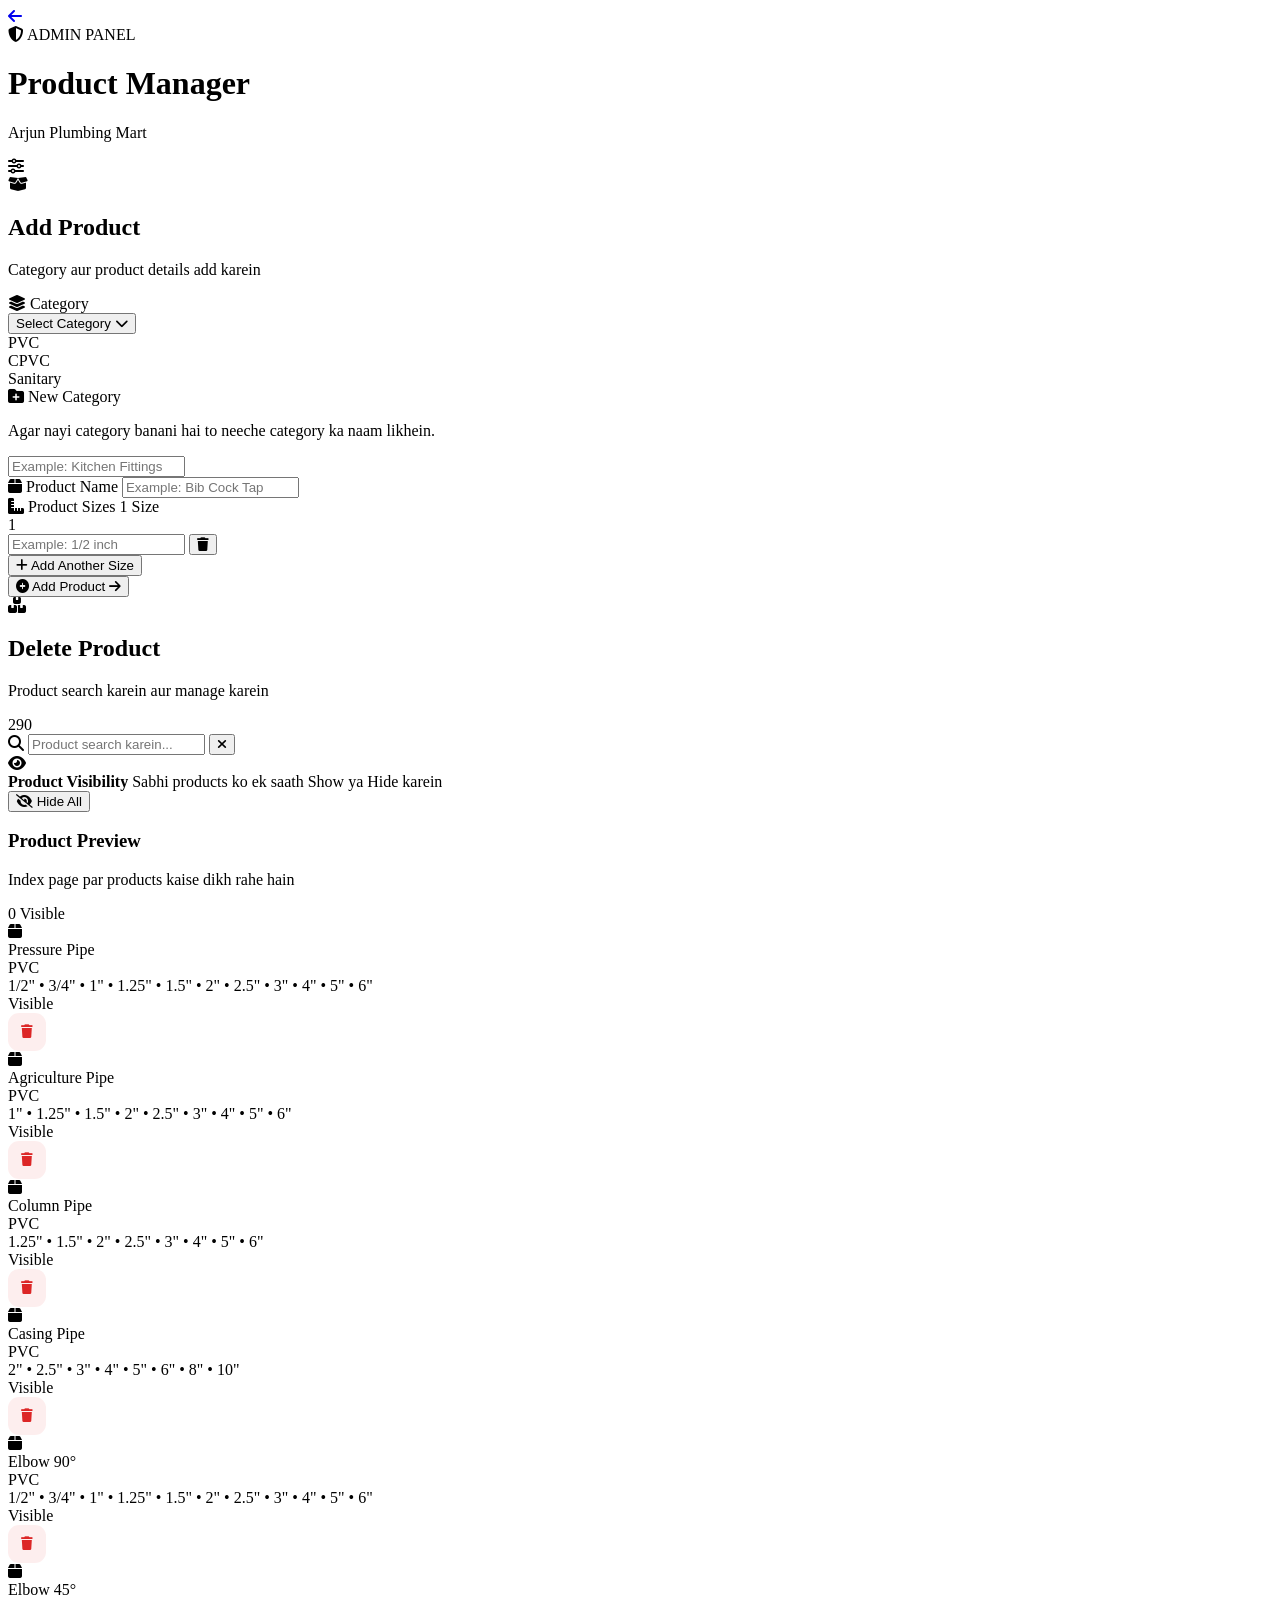
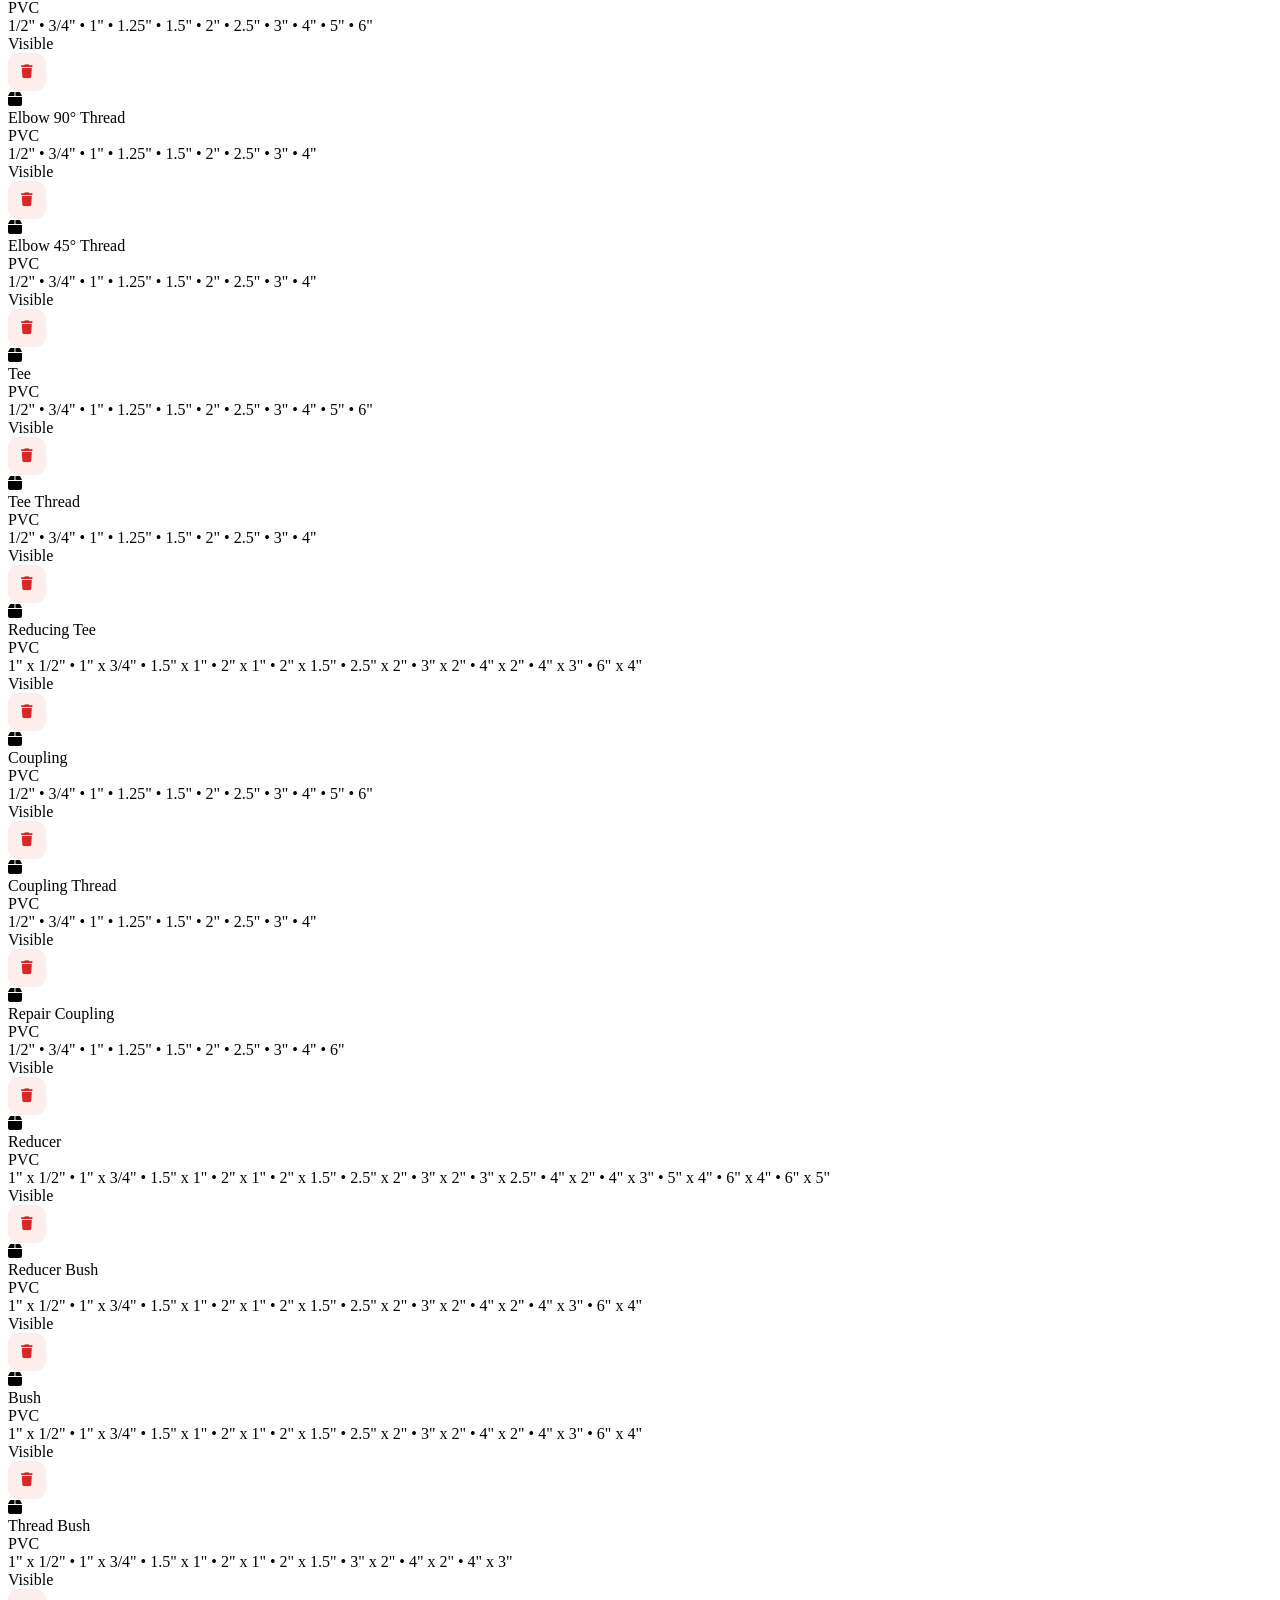
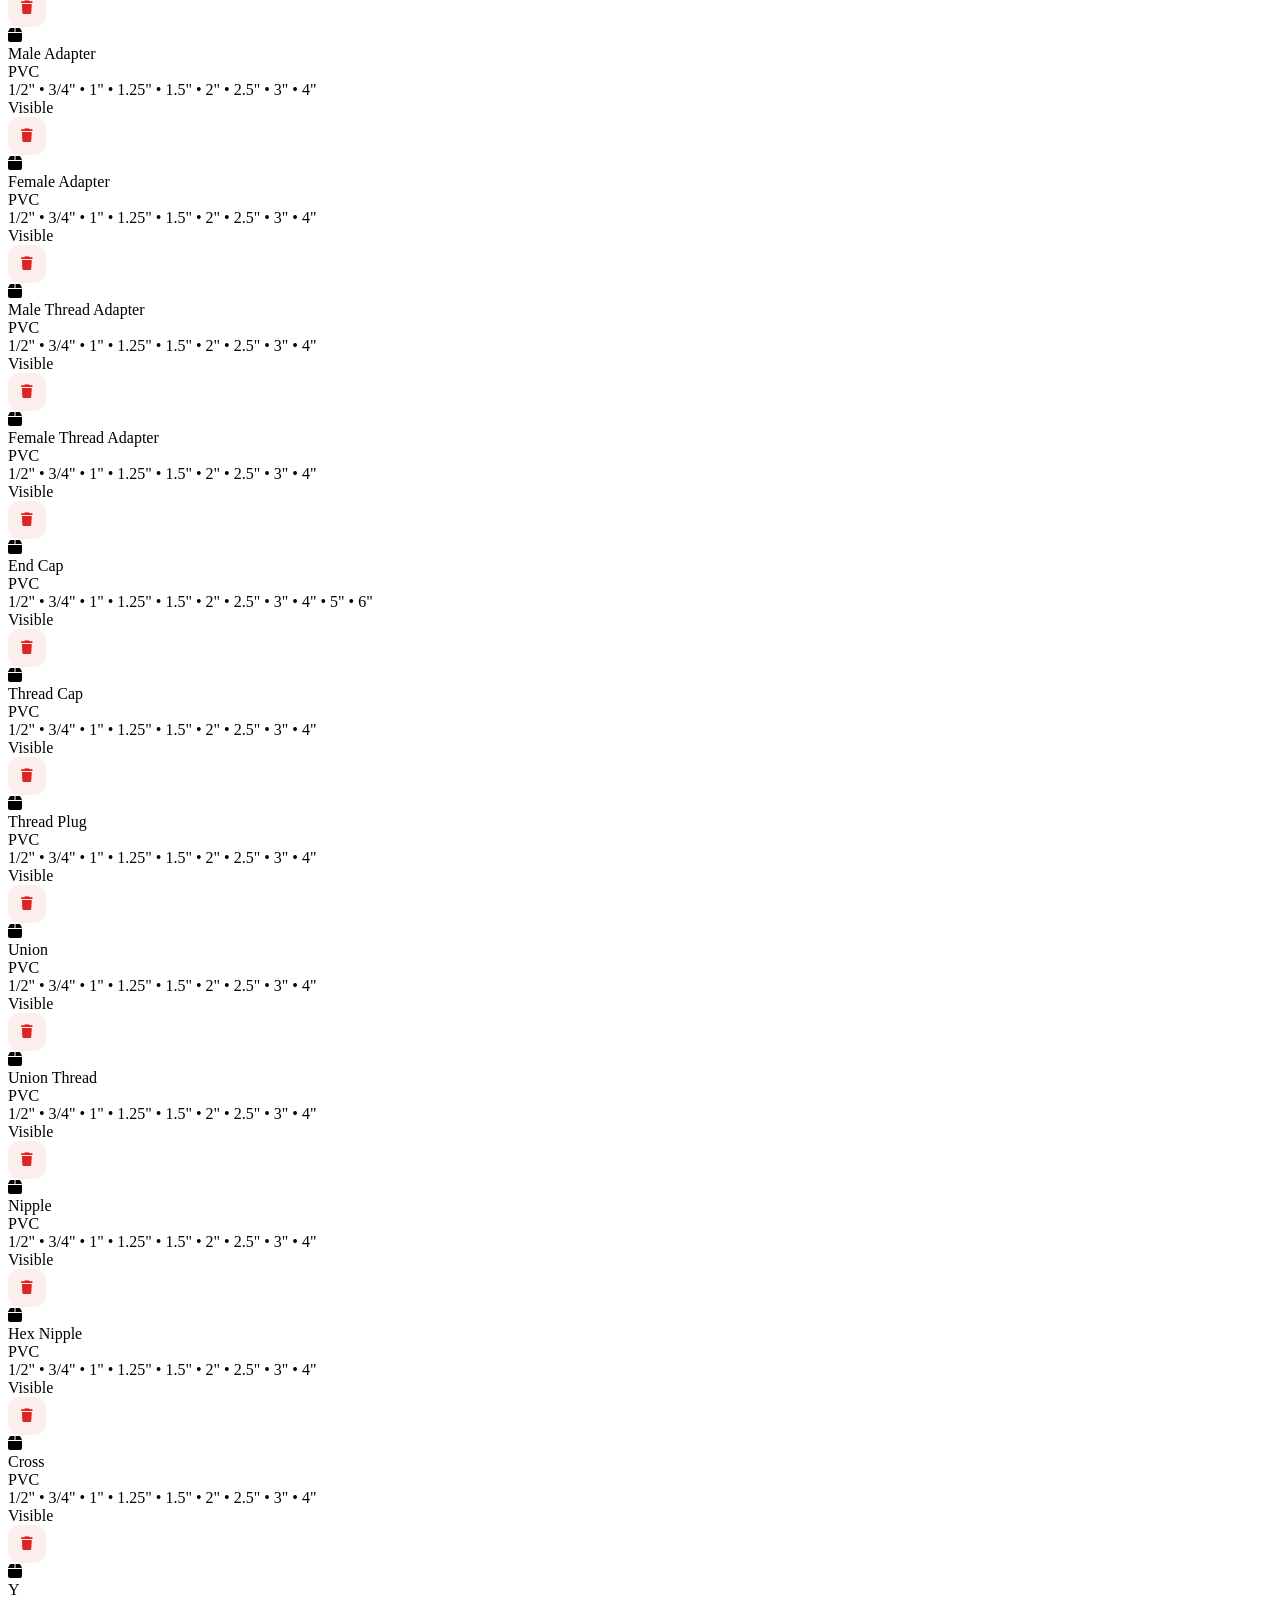
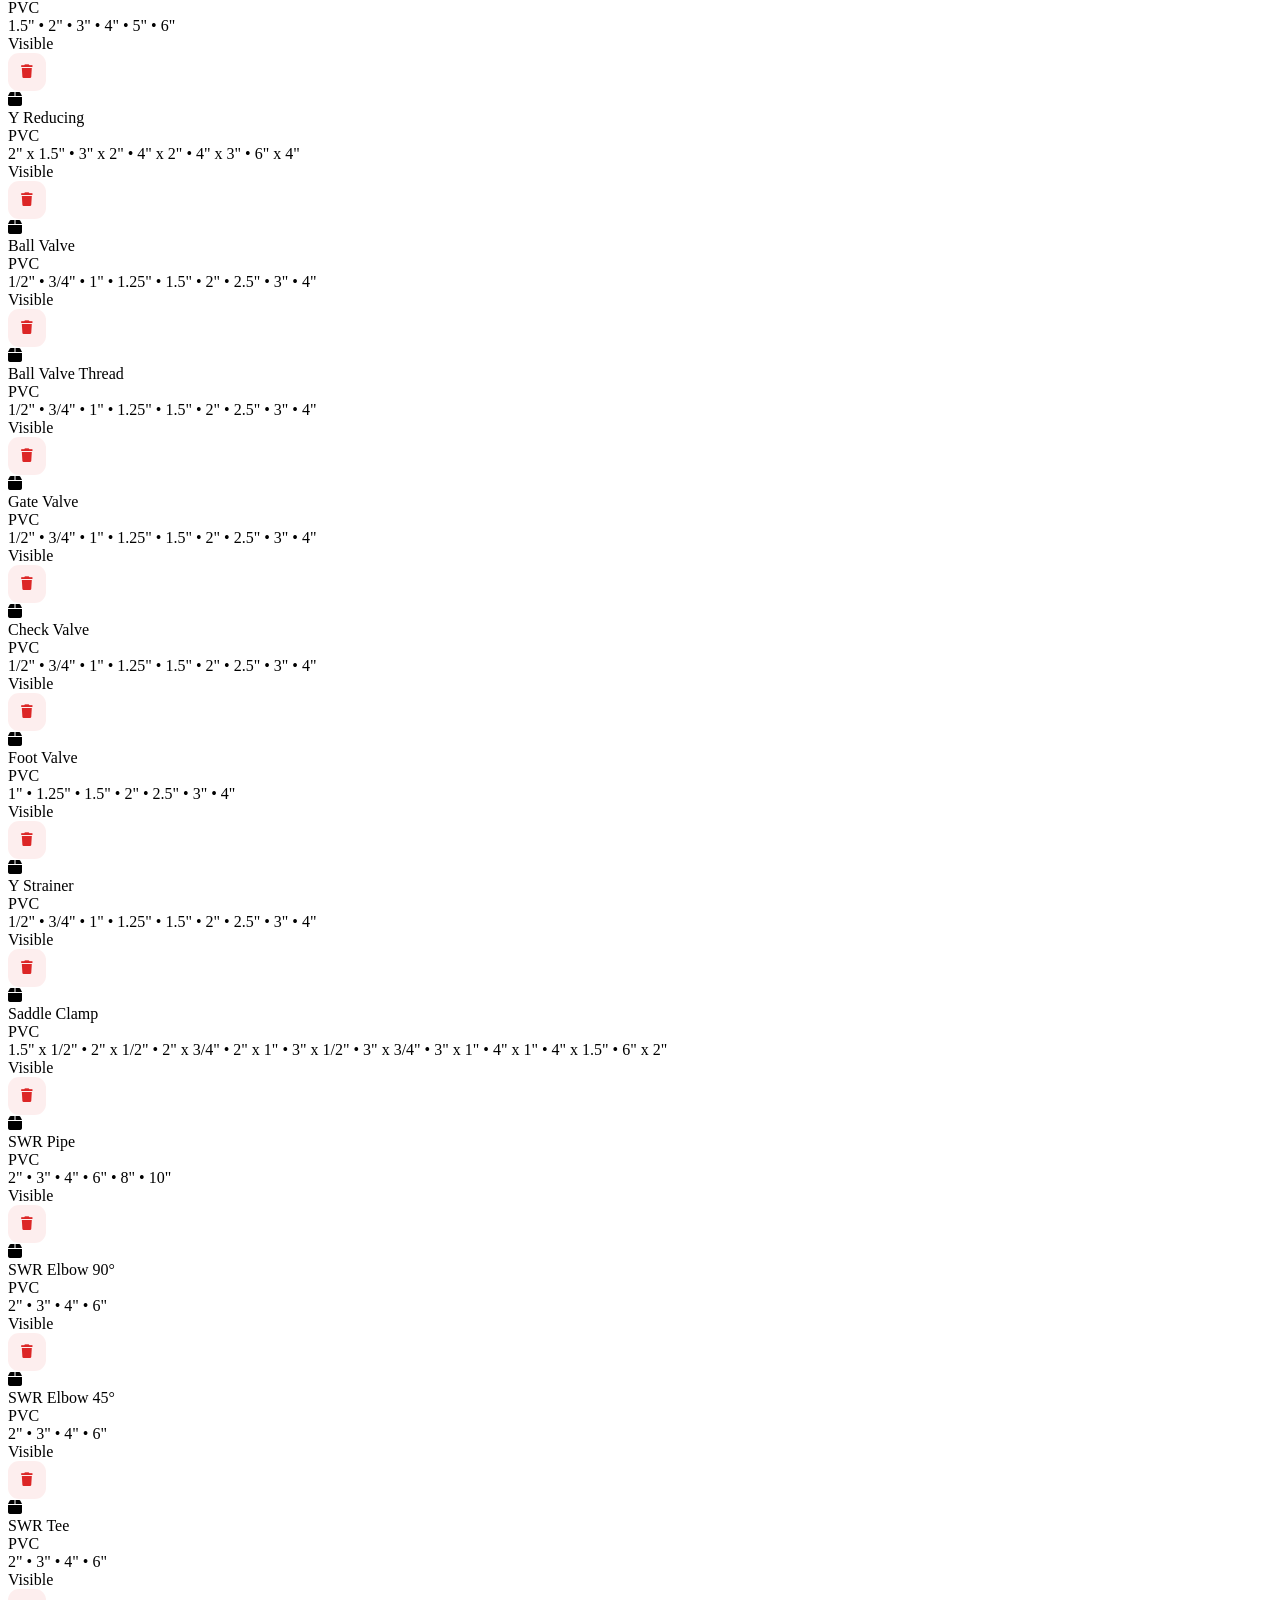
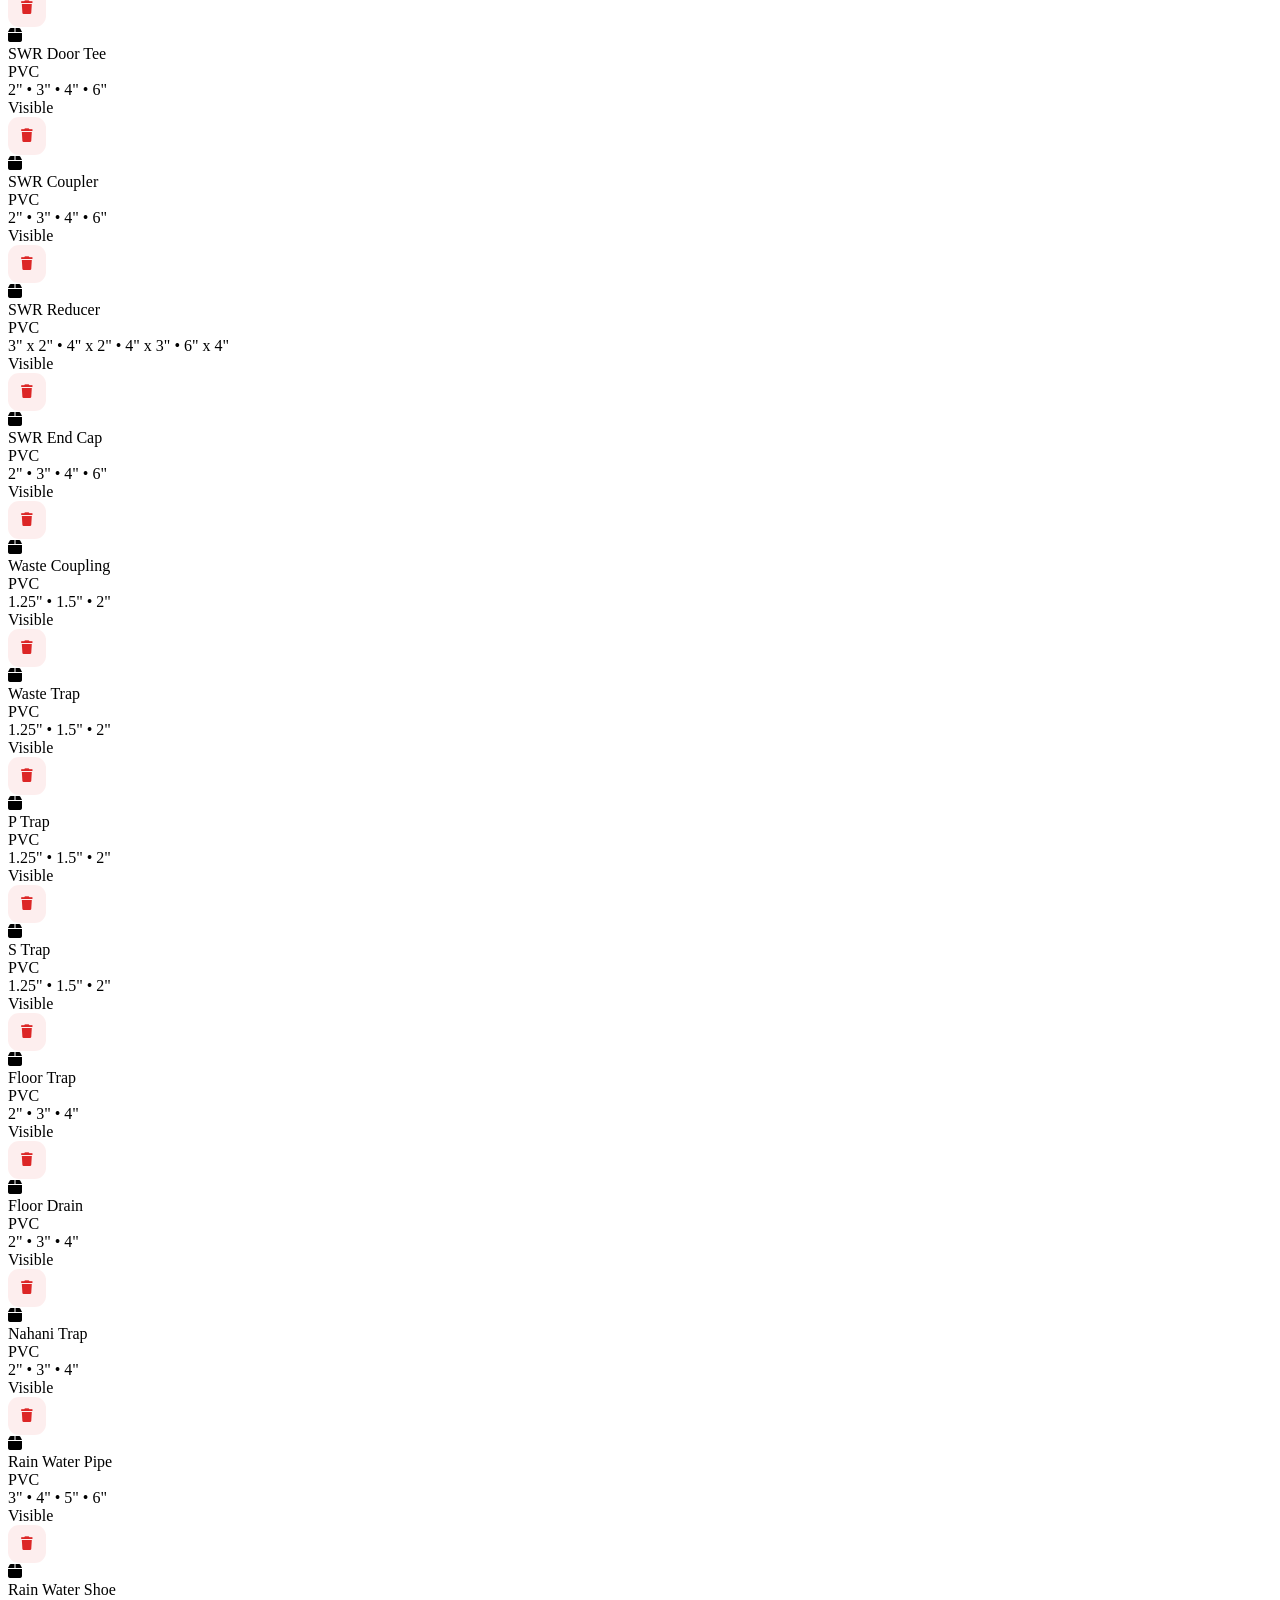
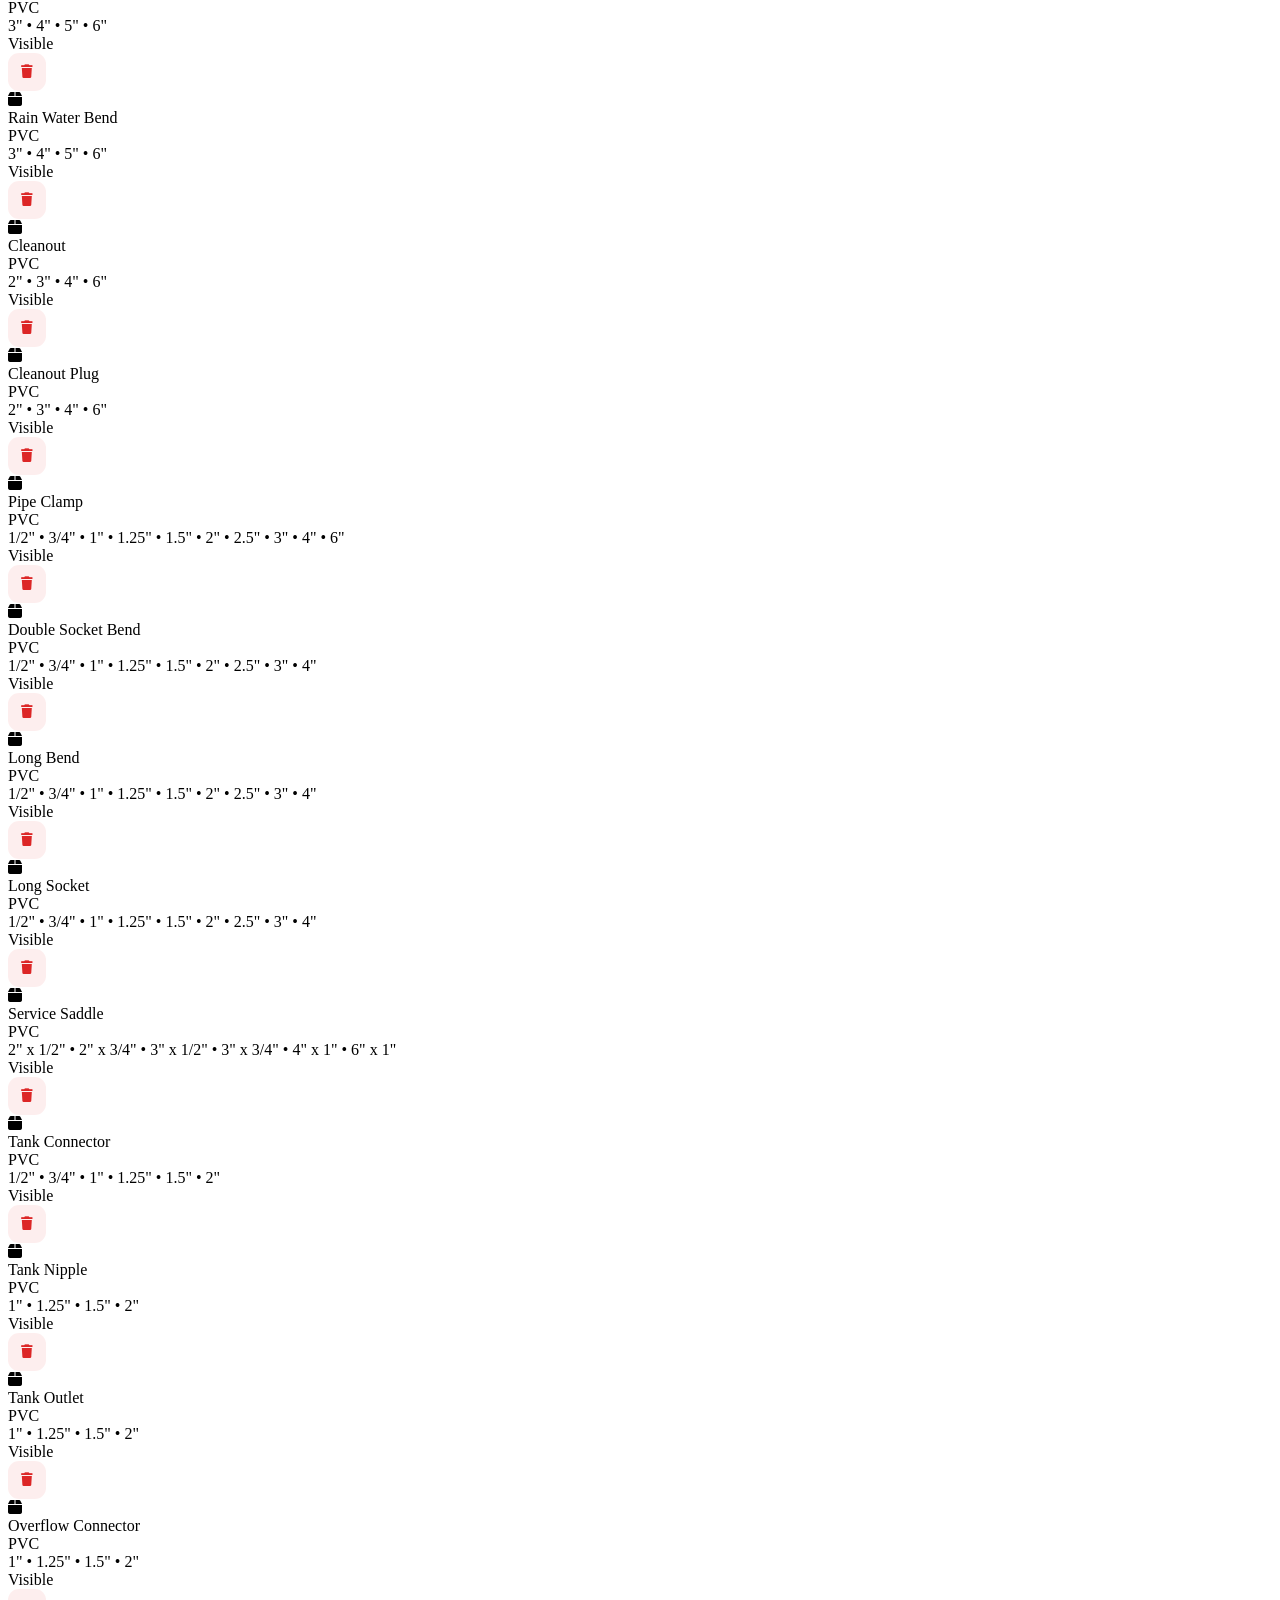
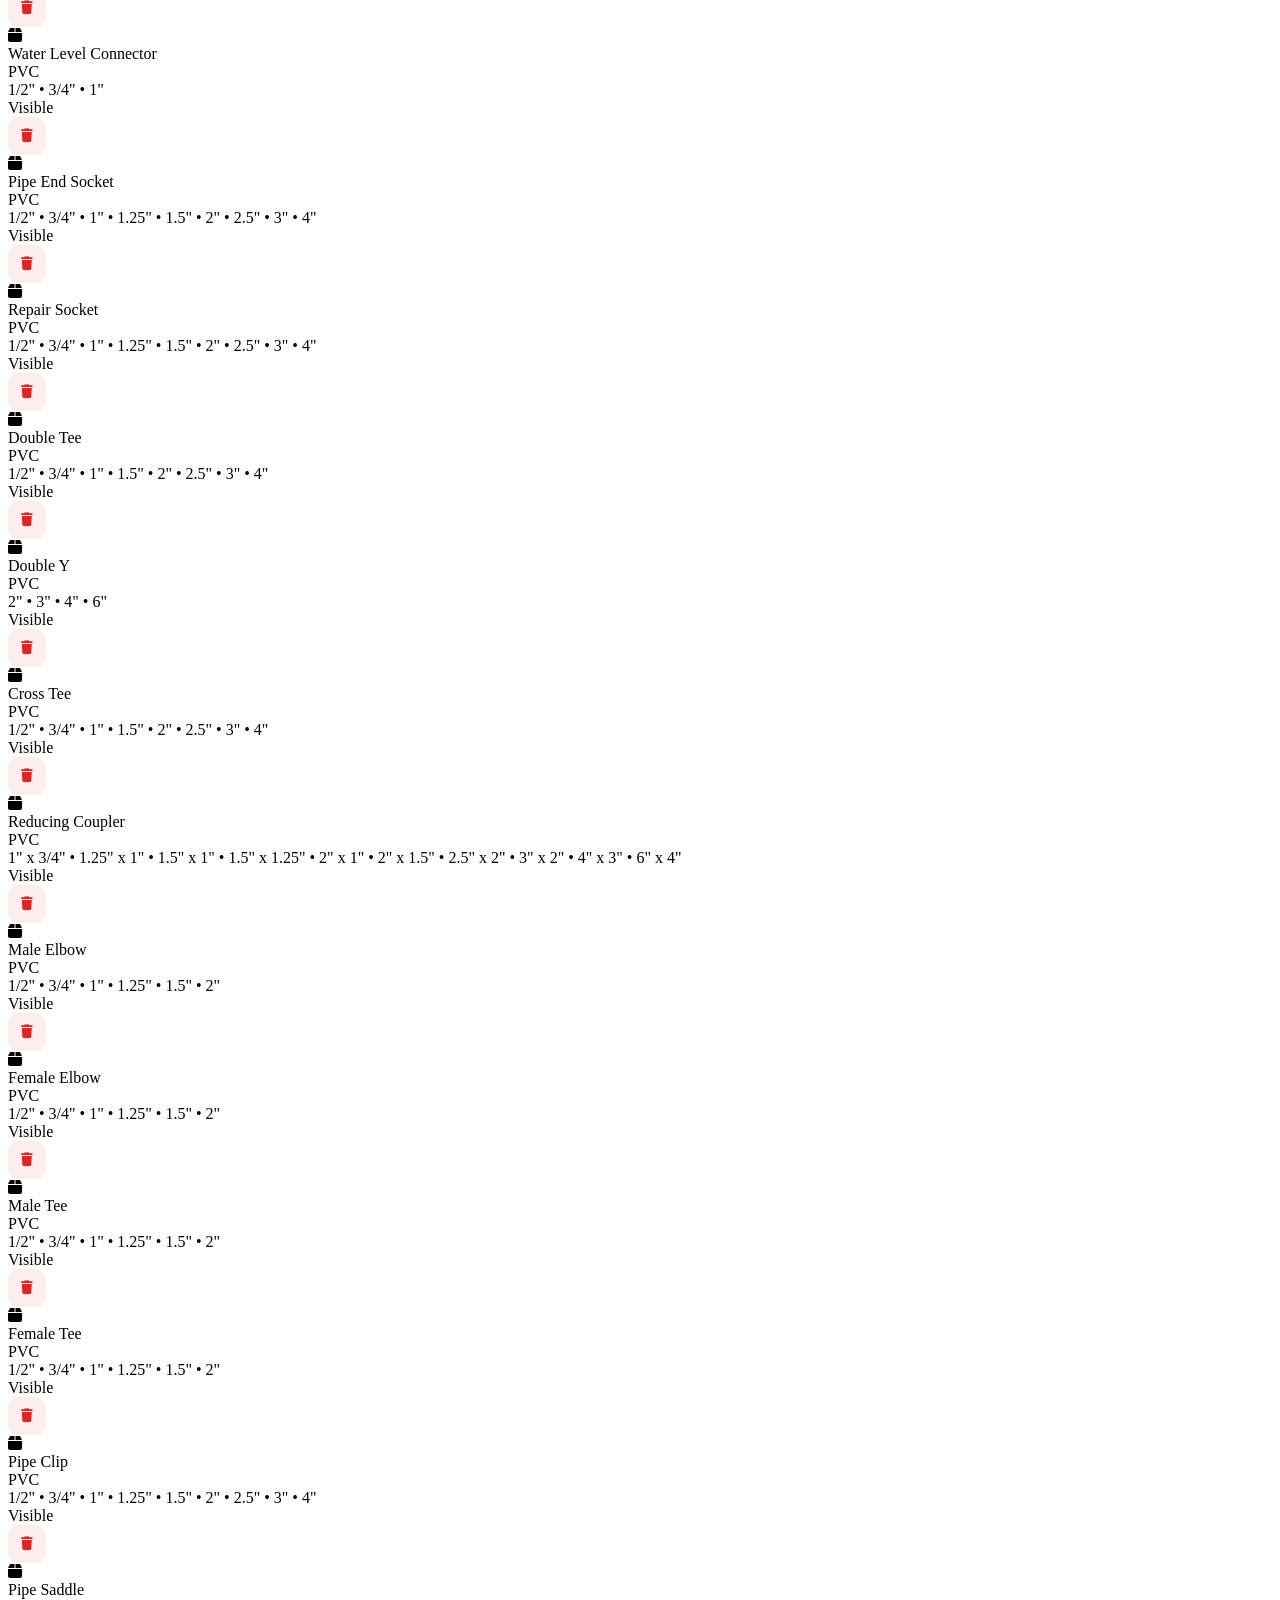
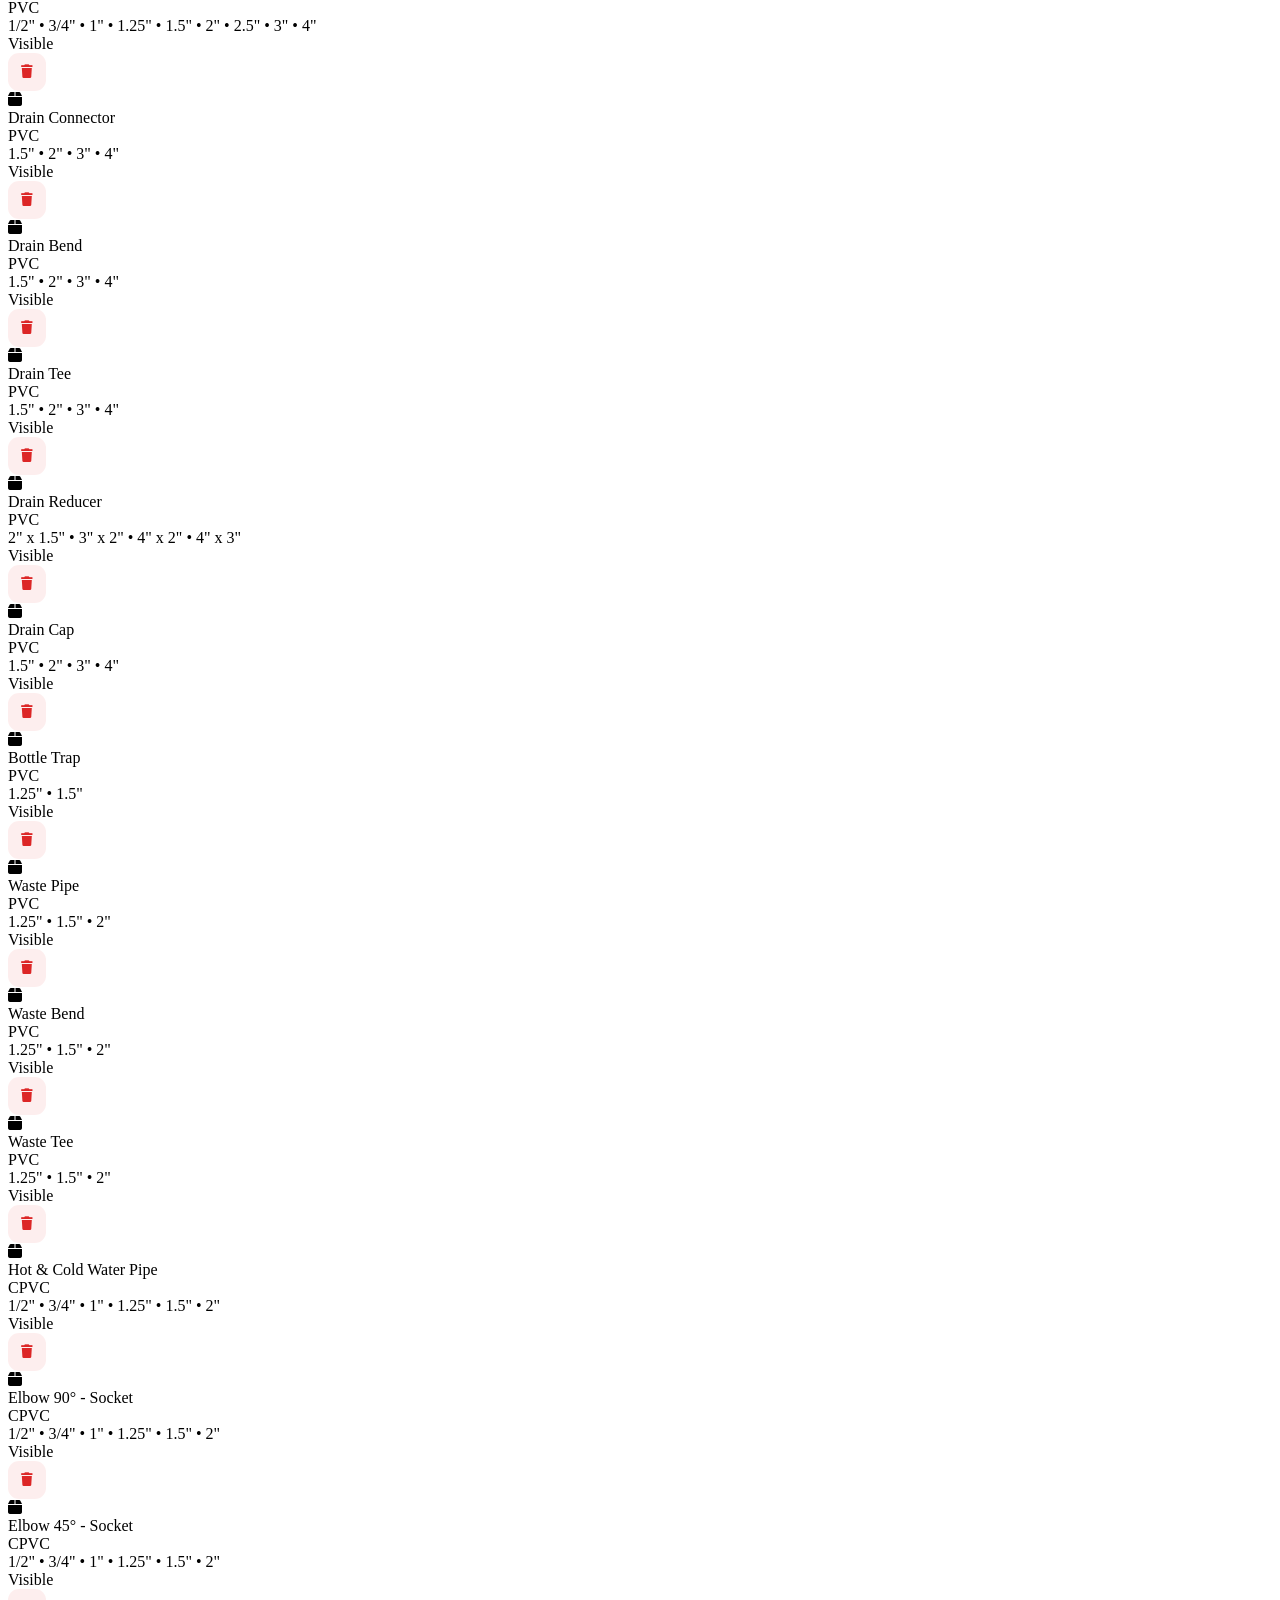
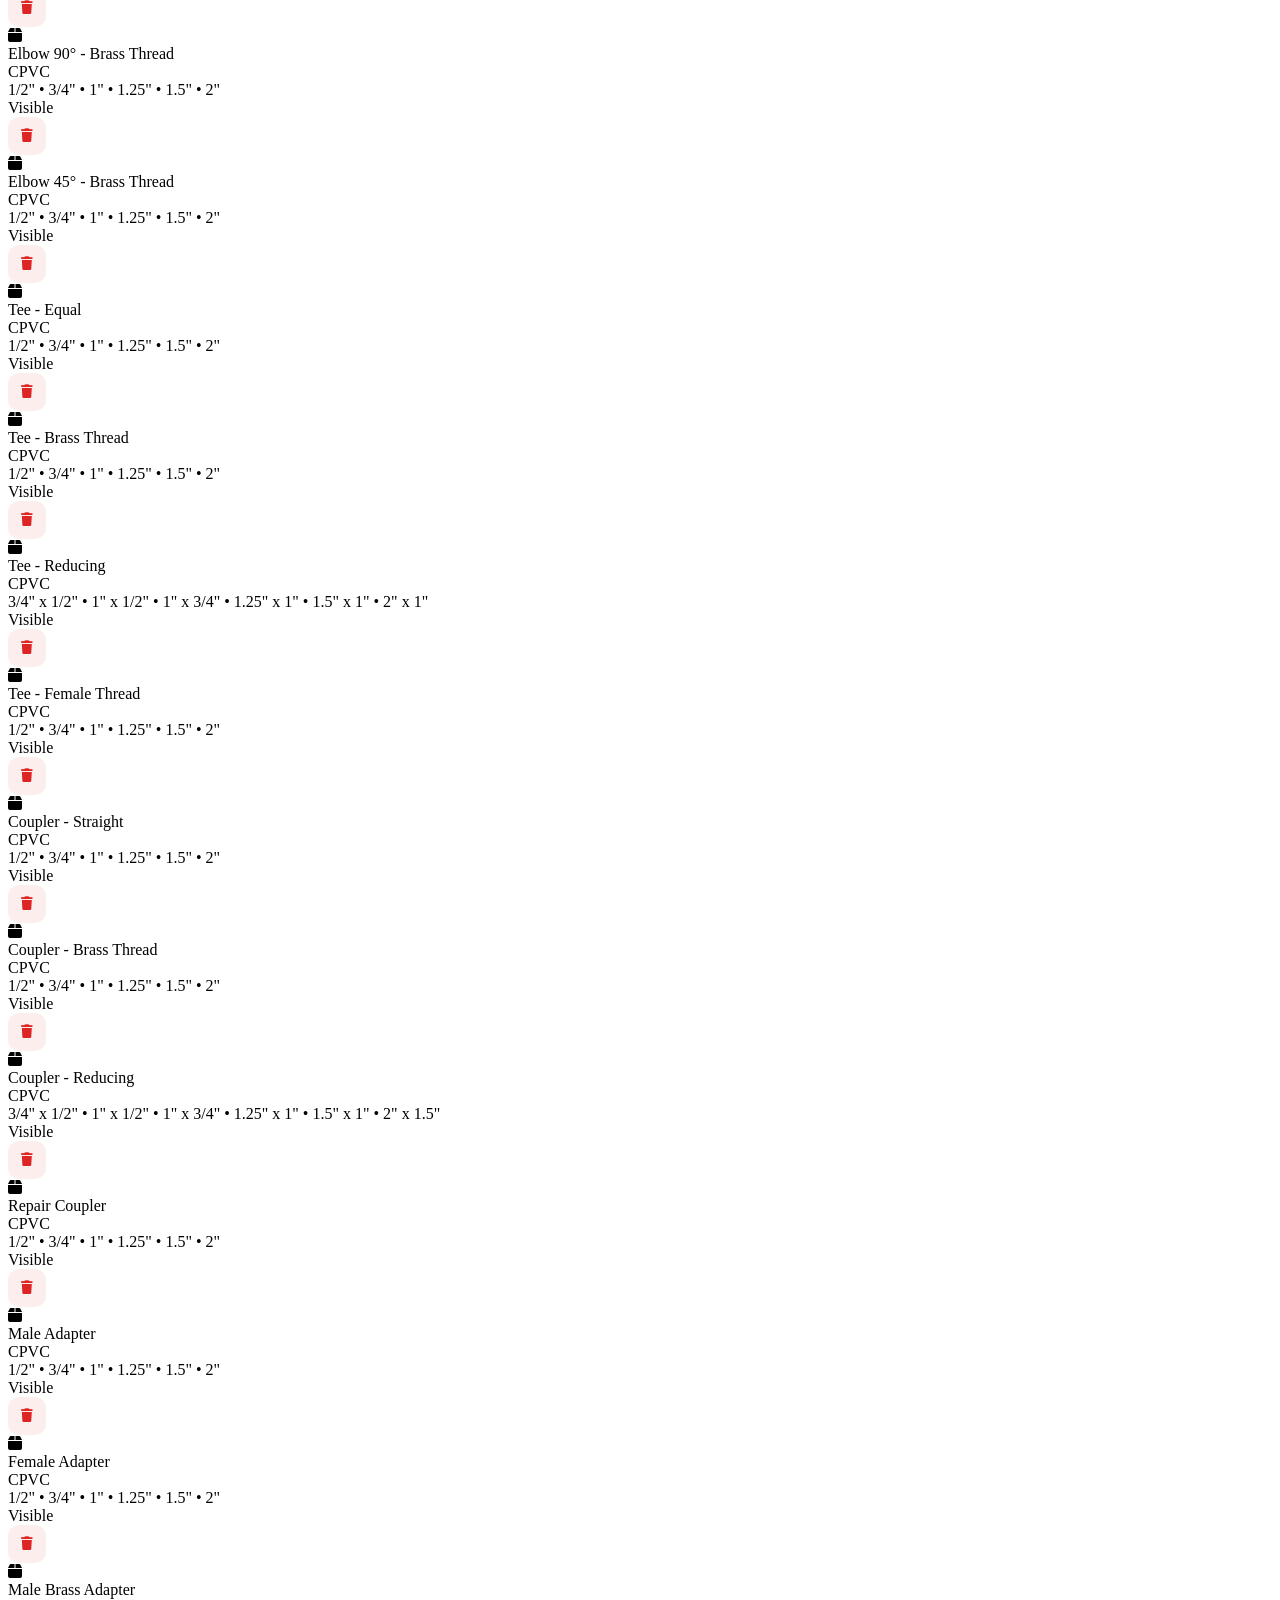
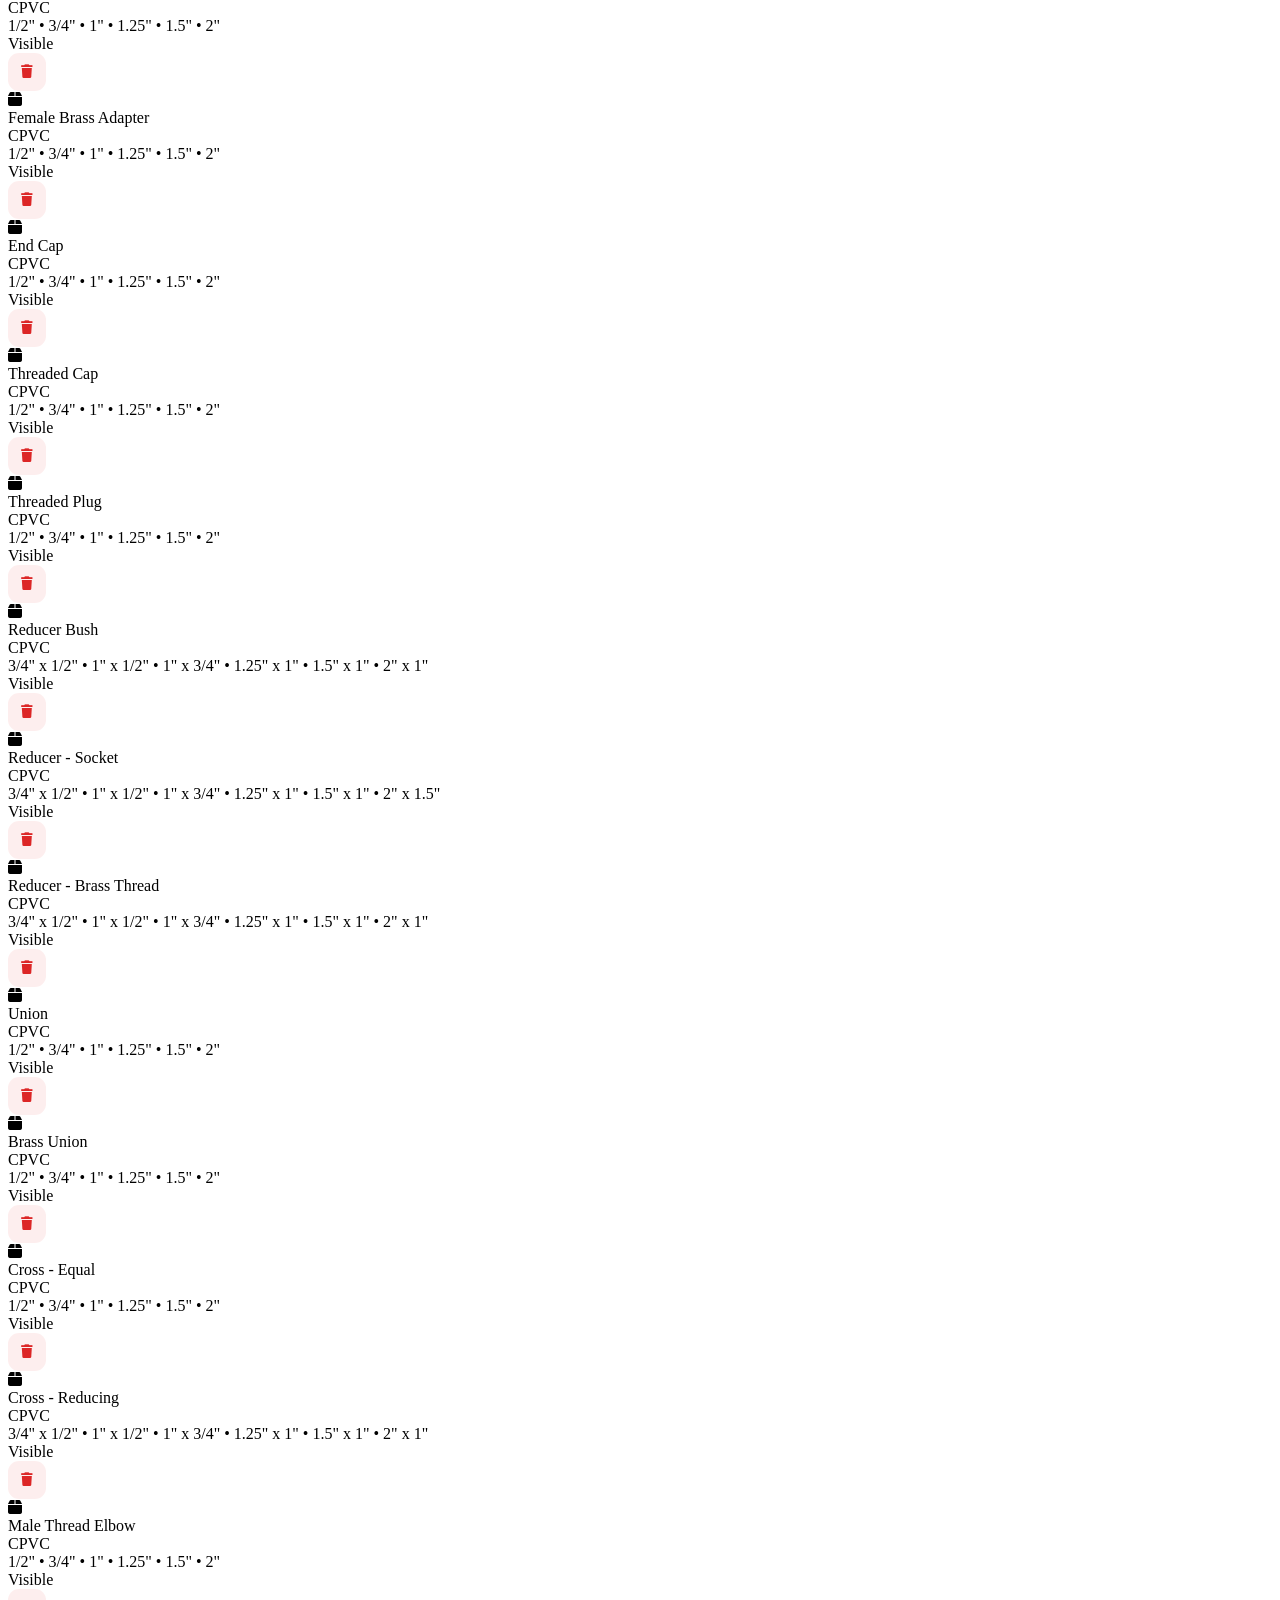
==== Admin.html @ e5615030 "Add files via upload" ====
<!DOCTYPE html>
<html lang="hi">

<head>

  <meta charset="UTF-8">

  <meta
    name="viewport"
    content="width=device-width, initial-scale=1.0"
  >

  <title>Admin Panel - Arjun Plumbing Mart</title>

  <!-- ADMIN CSS -->
  <link
    rel="stylesheet"
    href="admin.css"
  >

  <!-- GOOGLE FONT -->
  <link
    href="https://fonts.googleapis.com/css2?family=Poppins:wght@400;500;600;700;800&display=swap"
    rel="stylesheet"
  >

  <!-- FONT AWESOME -->
  <link
    rel="stylesheet"
    href="https://cdnjs.cloudflare.com/ajax/libs/font-awesome/6.6.0/css/all.min.css"
  >

</head>


<body>


<!-- =====================================================
     BACKGROUND EFFECT
===================================================== -->

<div class="bg-shape shape-one"></div>
<div class="bg-shape shape-two"></div>



<!-- =====================================================
     MAIN ADMIN CONTAINER
===================================================== -->

<div class="admin-container">


  <!-- ===================================================
       HEADER
  ==================================================== -->

  <header class="admin-header">


    <!-- BACK BUTTON -->

    <a
      href="index.html"
      class="back-btn"
      aria-label="Back to Home"
    >

      <i class="fas fa-arrow-left"></i>

    </a>



    <!-- HEADER CONTENT -->

    <div class="header-content">

      <span class="header-badge">

        <i class="fas fa-shield-halved"></i>

        ADMIN PANEL

      </span>


      <h1>
        Product Manager
      </h1>


      <p data-shop-name>
        Arjun Plumbing Mart
      </p>

    </div>



    <!-- HEADER ICON -->

    <div class="header-icon">

      <i class="fas fa-sliders"></i>

    </div>


  </header>





  <!-- ===================================================
       PART 1
       ADD PRODUCT
  ==================================================== -->

  <section class="admin-card add-card">


    <!-- CARD HEADING -->

    <div class="card-heading">

      <div class="heading-icon">

        <i class="fas fa-box-open"></i>

      </div>


      <div>

        <h2>
          Add Product
        </h2>

        <p>
          Category aur product details add karein
        </p>

      </div>

    </div>



    <!-- =================================================
         ADD PRODUCT FORM
    ================================================== -->

    <form id="addProductForm">


      <!-- ===============================================
           1. CATEGORY
      ================================================ -->

      <div class="form-group">


        <label>

          <i class="fas fa-layer-group"></i>

          Category

        </label>



        <!-- CUSTOM CATEGORY SELECT -->

        <div
          class="custom-select"
          id="categorySelect"
        >


          <button
            type="button"
            class="select-btn"
            id="categorySelectBtn"
          >

            <span id="selectedCategory">
              Select Category
            </span>

            <i class="fas fa-chevron-down"></i>

          </button>



          <!-- CATEGORY OPTIONS
               JS yahan categories dalega -->

          <div
            class="select-options"
            id="categoryOptions"
          >

            <!--
              Example:

              <div class="select-option">
                PVC
              </div>

              <div class="select-option">
                CPVC
              </div>

              <div class="select-option">
                Sanitary
              </div>
            -->

          </div>


        </div>


      </div>





      <!-- ===============================================
           2. NEW CATEGORY
      ================================================ -->

      <div class="new-category-box">


        <div class="new-category-title">

          <i class="fas fa-folder-plus"></i>

          New Category

        </div>


        <p>
          Agar nayi category banani hai to
          neeche category ka naam likhein.
        </p>


        <input
          type="text"
          id="newCategoryName"
          placeholder="Example: Kitchen Fittings"
          autocomplete="off"
        >


      </div>





      <!-- ===============================================
           3. PRODUCT NAME
      ================================================ -->

      <div class="form-group">


        <label>

          <i class="fas fa-box"></i>

          Product Name

        </label>


        <input
          type="text"
          id="productName"
          placeholder="Example: Bib Cock Tap"
          autocomplete="off"
          required
        >


      </div>





      <!-- ===============================================
           4. PRODUCT SIZES
      ================================================ -->

      <div class="form-group">


        <div class="label-row">


          <label>

            <i class="fas fa-ruler-combined"></i>

            Product Sizes

          </label>


          <span
            class="size-count"
            id="sizeCount"
          >
            1 Size
          </span>


        </div>



        <!-- SIZE CONTAINER -->

        <div id="sizeContainer">


          <!-- FIRST SIZE -->

          <div class="size-row">


            <div class="size-number">
              1
            </div>


            <input
              type="text"
              class="size-input"
              placeholder="Example: 1/2 inch"
              autocomplete="off"
            >


            <button
              type="button"
              class="remove-size"
              title="Remove Size"
            >

              <i class="fas fa-trash"></i>

            </button>


          </div>


        </div>



        <!-- ADD SIZE -->

        <button
          type="button"
          id="addSizeBtn"
          class="add-size-btn"
        >

          <i class="fas fa-plus"></i>

          Add Another Size

        </button>


      </div>





      <!-- ===============================================
           ADD PRODUCT BUTTON
      ================================================ -->

      <button
        type="submit"
        class="submit-btn"
      >

        <span>

          <i class="fas fa-plus-circle"></i>

          Add Product

        </span>


        <i class="fas fa-arrow-right"></i>

      </button>


    </form>


  </section>





  <!-- ===================================================
       PART 2
       DELETE / MANAGE PRODUCTS
  ==================================================== -->

  <section class="admin-card product-card">


    <!-- CARD HEADING -->

    <div class="card-heading">


      <div class="heading-icon">

        <i class="fas fa-boxes-stacked"></i>

      </div>


      <div>

        <h2>
          Delete Product
        </h2>

        <p>
          Product search karein aur manage karein
        </p>

      </div>


      <!-- PRODUCT COUNT -->

      <div
        class="product-count"
        id="productCount"
      >
        0
      </div>


    </div>





    <!-- ===============================================
         PRODUCT SEARCH
    ================================================ -->

    <div class="search-box">


      <i class="fas fa-search"></i>


      <input
        type="text"
        id="deleteSearch"
        placeholder="Product search karein..."
        autocomplete="off"
      >


      <button
        type="button"
        id="clearSearch"
        class="clear-search"
        aria-label="Clear Search"
      >

        <i class="fas fa-times"></i>

      </button>


    </div>





    <!-- ===============================================
         GLOBAL SHOW / HIDE
    ================================================ -->

    <div class="product-visibility-control">


      <div class="visibility-info">

        <div class="visibility-icon">

          <i class="fas fa-eye"></i>

        </div>


        <div>

          <strong>
            Product Visibility
          </strong>

          <span>
            Sabhi products ko ek saath Show ya Hide karein
          </span>

        </div>

      </div>



      <!--
        JS is button ka text
        SHOW ALL / HIDE ALL
        ke according change karega
      -->

      <button
        type="button"
        id="toggleAllProducts"
        class="toggle-all-btn"
      >

        <i class="fas fa-eye"></i>

        Hide All

      </button>


    </div>





    <!-- ===============================================
         PRODUCT PREVIEW TITLE
    ================================================ -->

    <div class="preview-heading">


      <div>

        <h3>
          Product Preview
        </h3>

        <p>
          Index page par products kaise dikh rahe hain
        </p>

      </div>


      <span
        id="visibleProductCount"
        class="visible-count"
      >
        0 Visible
      </span>


    </div>





    <!-- ===============================================
         PRODUCT PREVIEW
    ================================================ -->

    <div
      id="deletePreview"
      class="delete-preview"
    >

      <!--
        JavaScript yahan index ke
        products render karega.

        Example structure:

        <div class="admin-product-item">

          Product Name
          Category
          Sizes

        </div>
      -->

    </div>


  </section>


<!-- ===================================================
     PART 3
     DELETE CATEGORY
==================================================== -->

<section class="admin-card category-delete-card">

  <!-- CARD HEADING -->

  <div class="card-heading">

    <div class="heading-icon category-delete-icon">

      <i class="fas fa-folder-minus"></i>

    </div>

    <div>

      <h2>
        Delete Category
      </h2>

      <p>
        Category delete karein aur uske products bhi remove karein
      </p>

    </div>

    <!-- CATEGORY COUNT -->

    <div
      class="product-count"
      id="categoryCount"
    >
      0
    </div>

  </div>


  <!-- WARNING -->

  <div class="category-delete-warning">

    <div class="warning-icon">

      <i class="fas fa-triangle-exclamation"></i>

    </div>

    <div>

      <strong>
        Important Warning
      </strong>

      <span>
        Category delete karne par us category ke
        <b>sabhi products bhi delete</b> ho jayenge.
      </span>

    </div>

  </div>


  <!-- CATEGORY SEARCH -->

  <div class="search-box category-search-box">

    <i class="fas fa-search"></i>

    <input
      type="text"
      id="categoryDeleteSearch"
      placeholder="Category search karein..."
      autocomplete="off"
    >

    <button
      type="button"
      id="clearCategorySearch"
      class="clear-search"
      aria-label="Clear Category Search"
    >

      <i class="fas fa-times"></i>

    </button>

  </div>


  <!-- CATEGORY PREVIEW TITLE -->

  <div class="preview-heading">

    <div>

      <h3>
        Category List
      </h3>

      <p>
        Delete karne ke liye category select karein
      </p>

    </div>

    <span
      id="categoryProductCount"
      class="visible-count"
    >
      0 Categories
    </span>

  </div>


  <!-- CATEGORY LIST -->

  <div
    id="categoryDeletePreview"
    class="category-delete-preview"
  >

    <!-- JavaScript yahan categories render karega -->

  </div>

</section>


  <!-- ===================================================
       FOOTER
  ==================================================== -->

  <div class="admin-footer">

    <i class="fas fa-lock"></i>

    Admin Panel • Product data Local Storage mein save hota hai

  </div>


</div>





<!-- =====================================================
     JAVASCRIPT
===================================================== -->

<!-- SITE SETTINGS -->

<script src="SiteSettings.js"></script>


<!-- DEFAULT PRODUCTS -->

<script src="Product.js"></script>


<!-- ADMIN LOGIC -->

<script src="Admin.js"></script>


</body>

</html>
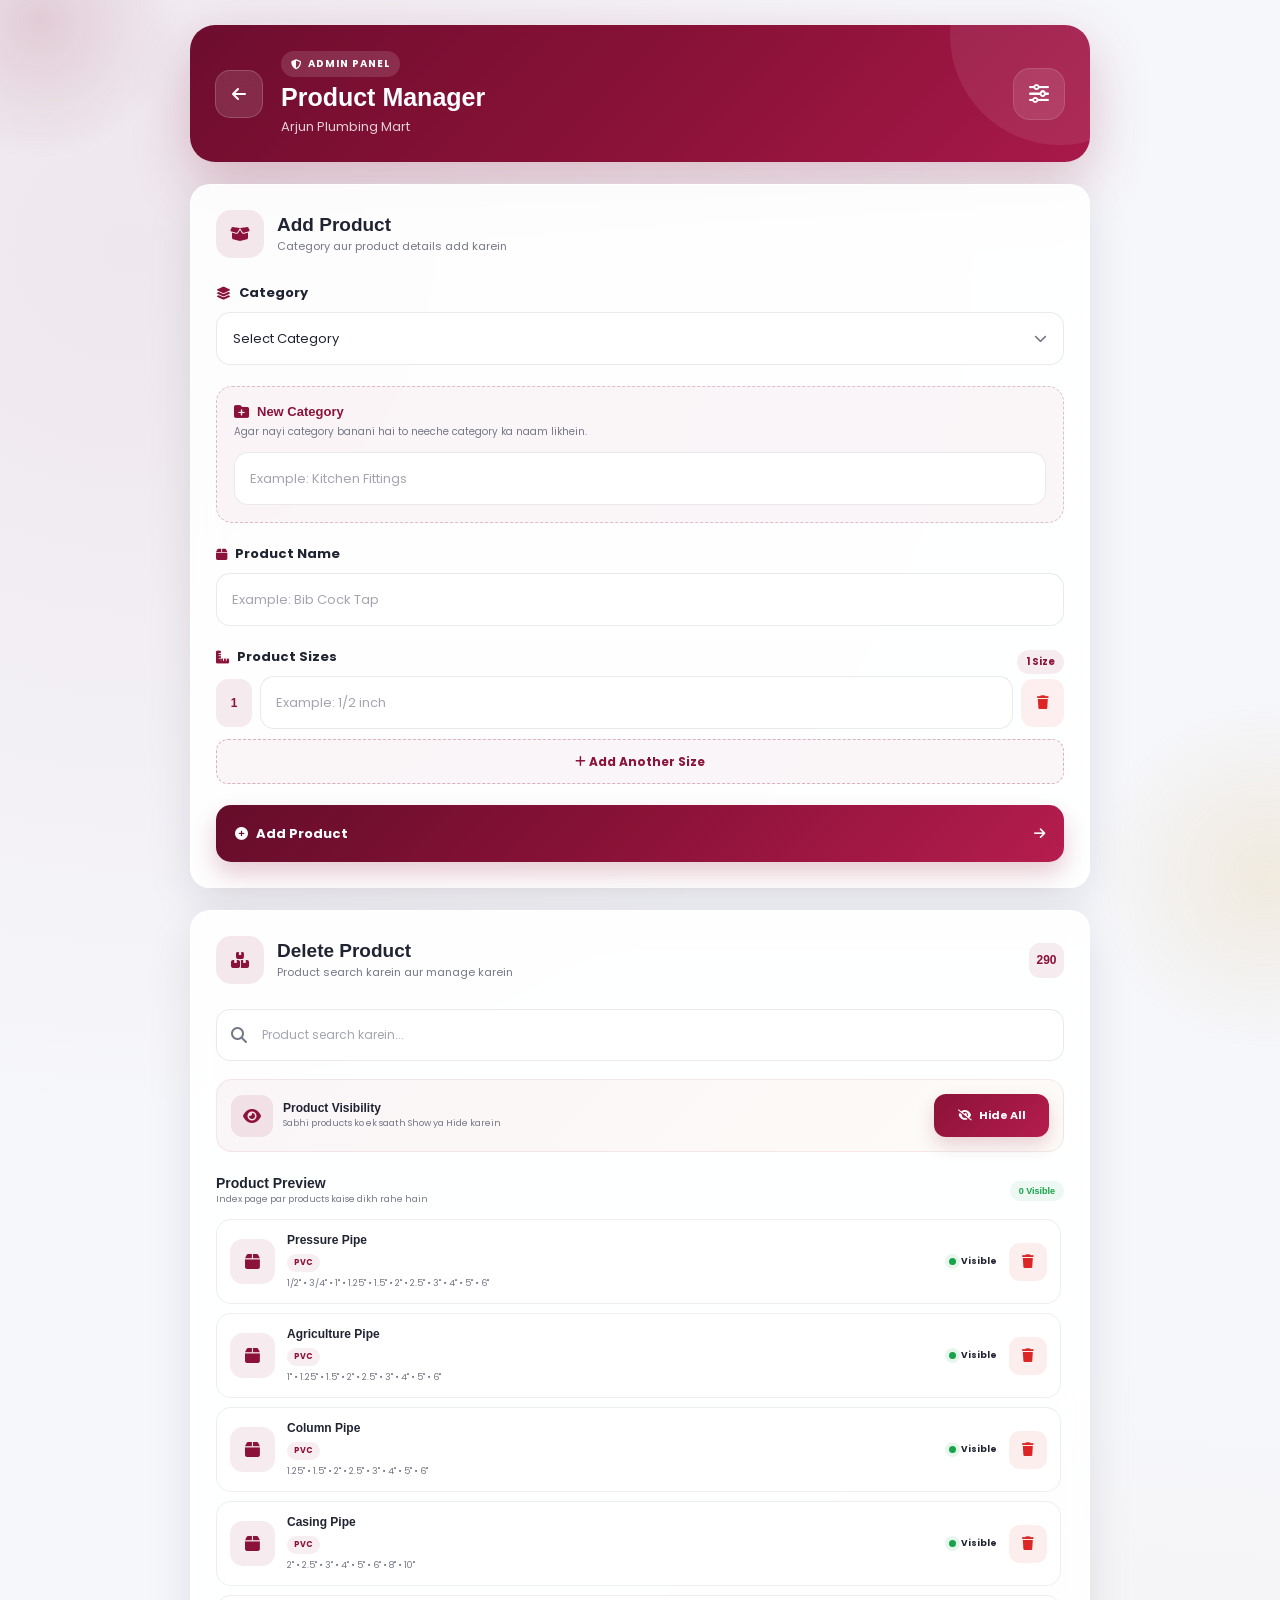
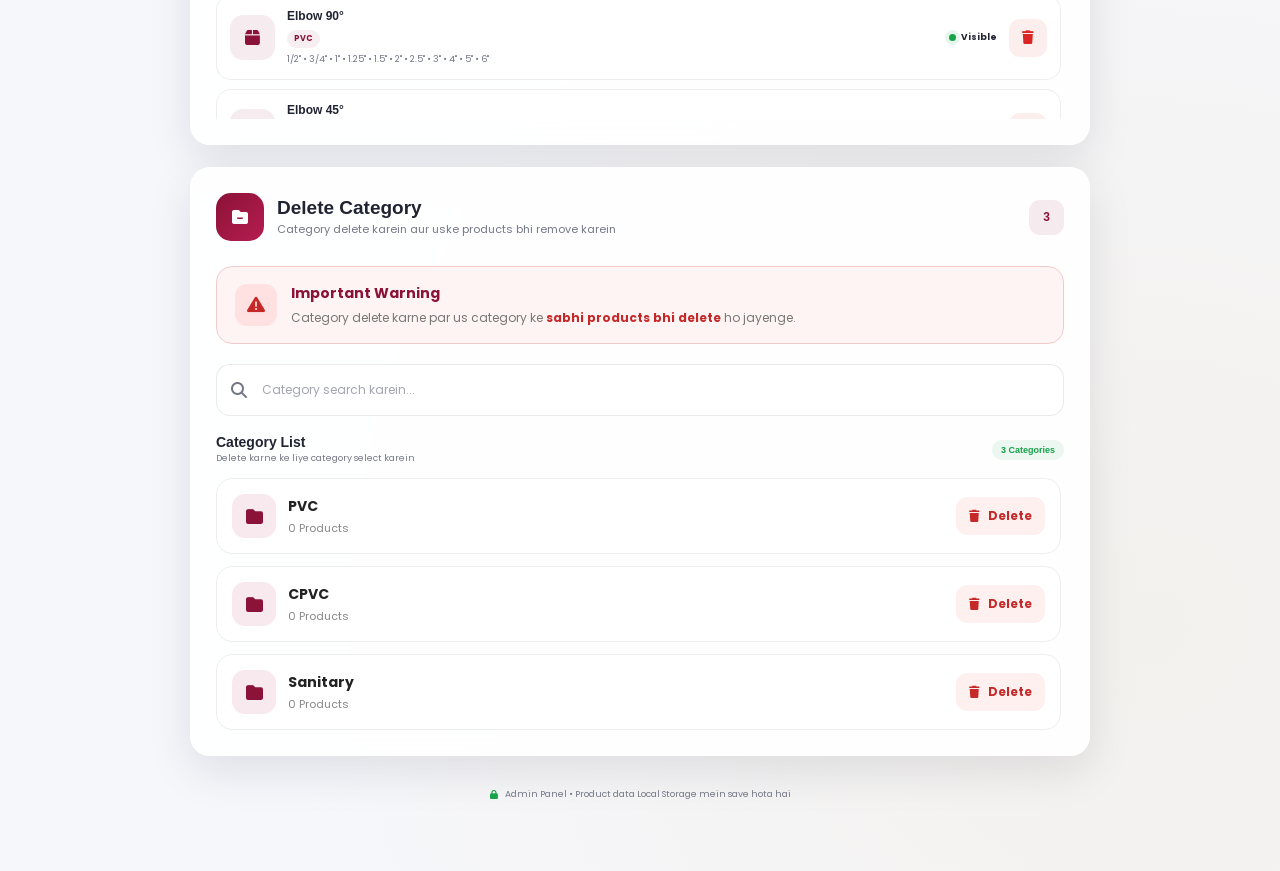
==== commit 9fa96848: "Fix stylesheet link case sensitivi" ====
--- a/Admin.html
+++ b/Admin.html
@@ -15,7 +15,7 @@
   <!-- ADMIN CSS -->
   <link
     rel="stylesheet"
-    href="admin.css"
+    href="Admin.css"
   >
 
   <!-- GOOGLE FONT -->
--- a/Admin.css
+++ b/Admin.css
@@ -0,0 +1,3060 @@
+/* =========================================================
+   ARJUN PLUMBING MART
+   ADMIN PANEL — PRO UI
+========================================================= */
+
+
+/* =========================================================
+   ROOT
+========================================================= */
+
+:root {
+
+  --primary: #8b1238;
+  --primary-dark: #650d2a;
+  --primary-light: #b51d4e;
+
+  --gold: #d4a84f;
+  --gold-light: #f1d38a;
+
+  --green: #16a34a;
+  --green-light: #22c55e;
+
+  --danger: #dc2626;
+  --danger-light: #ef4444;
+
+  --dark: #171923;
+  --dark-2: #242735;
+
+  --text: #202331;
+  --muted: #747886;
+
+  --white: #ffffff;
+  --bg: #f6f7fb;
+
+  --border: rgba(20, 25, 40, 0.09);
+
+  --shadow:
+    0 15px 45px rgba(20, 20, 35, 0.10);
+
+  --shadow-hover:
+    0 25px 65px rgba(20, 20, 35, 0.16);
+
+  --radius: 20px;
+
+}
+
+
+/* =========================================================
+   RESET
+========================================================= */
+
+* {
+
+  margin: 0;
+  padding: 0;
+
+  box-sizing: border-box;
+
+  font-family: 'Poppins', sans-serif;
+
+}
+
+
+html {
+
+  scroll-behavior: smooth;
+
+}
+
+
+body {
+
+  min-height: 100vh;
+
+  background:
+    radial-gradient(
+      circle at 10% 10%,
+      rgba(139, 18, 56, 0.07),
+      transparent 35%
+    ),
+    radial-gradient(
+      circle at 90% 90%,
+      rgba(212, 168, 79, 0.08),
+      transparent 35%
+    ),
+    var(--bg);
+
+  color: var(--text);
+
+  overflow-x: hidden;
+
+}
+
+
+/* =========================================================
+   SELECTION
+========================================================= */
+
+::selection {
+
+  background: var(--primary);
+
+  color: white;
+
+}
+
+
+/* =========================================================
+   SCROLLBAR
+========================================================= */
+
+::-webkit-scrollbar {
+
+  width: 7px;
+
+}
+
+
+::-webkit-scrollbar-track {
+
+  background: #f0f1f5;
+
+}
+
+
+::-webkit-scrollbar-thumb {
+
+  background: linear-gradient(
+    var(--primary),
+    var(--primary-light)
+  );
+
+  border-radius: 20px;
+
+}
+
+
+/* =========================================================
+   BACKGROUND SHAPES
+========================================================= */
+
+.bg-shape {
+
+  position: fixed;
+
+  border-radius: 50%;
+
+  pointer-events: none;
+
+  z-index: -1;
+
+  filter: blur(2px);
+
+}
+
+
+.shape-one {
+
+  width: 280px;
+  height: 280px;
+
+  top: -120px;
+  left: -100px;
+
+  background:
+    radial-gradient(
+      circle,
+      rgba(139,18,56,0.14),
+      transparent 70%
+    );
+
+  animation: floatShapeOne 9s ease-in-out infinite;
+
+}
+
+
+.shape-two {
+
+  width: 350px;
+  height: 350px;
+
+  right: -160px;
+  bottom: -150px;
+
+  background:
+    radial-gradient(
+      circle,
+      rgba(212,168,79,0.16),
+      transparent 70%
+    );
+
+  animation: floatShapeTwo 11s ease-in-out infinite;
+
+}
+
+
+@keyframes floatShapeOne {
+
+  0%,
+  100% {
+
+    transform: translate(
+      0,
+      0
+    );
+
+  }
+
+  50% {
+
+    transform: translate(
+      35px,
+      45px
+    );
+
+  }
+
+}
+
+
+@keyframes floatShapeTwo {
+
+  0%,
+  100% {
+
+    transform: translate(
+      0,
+      0
+    );
+
+  }
+
+  50% {
+
+    transform: translate(
+      -35px,
+      -30px
+    );
+
+  }
+
+}
+
+
+/* =========================================================
+   MAIN CONTAINER
+========================================================= */
+
+.admin-container {
+
+  width: min(
+    100% - 30px,
+    900px
+  );
+
+  margin: 25px auto 60px;
+
+}
+
+
+/* =========================================================
+   HEADER
+========================================================= */
+
+.admin-header {
+
+  position: relative;
+
+  display: flex;
+
+  align-items: center;
+
+  gap: 18px;
+
+  min-height: 125px;
+
+  padding: 25px;
+
+  margin-bottom: 22px;
+
+  border-radius: 25px;
+
+  color: white;
+
+  background:
+    linear-gradient(
+      135deg,
+      #6e0d2e,
+      #8b1238 55%,
+      #a8194a
+    );
+
+  box-shadow:
+    0 20px 55px rgba(
+      139,
+      18,
+      56,
+      0.25
+    );
+
+  overflow: hidden;
+
+  animation: headerEnter .7s ease both;
+
+}
+
+
+/* header shine */
+
+.admin-header::before {
+
+  content: "";
+
+  position: absolute;
+
+  width: 220px;
+  height: 220px;
+
+  right: -80px;
+  top: -100px;
+
+  border-radius: 50%;
+
+  background:
+    rgba(255,255,255,0.08);
+
+}
+
+
+.admin-header::after {
+
+  content: "";
+
+  position: absolute;
+
+  width: 100%;
+
+  height: 1px;
+
+  left: -100%;
+
+  bottom: 0;
+
+  background:
+    linear-gradient(
+      90deg,
+      transparent,
+      rgba(255,255,255,.8),
+      transparent
+    );
+
+  animation: headerLine 4s linear infinite;
+
+}
+
+
+@keyframes headerLine {
+
+  to {
+
+    left: 100%;
+
+  }
+
+}
+
+
+@keyframes headerEnter {
+
+  from {
+
+    opacity: 0;
+
+    transform:
+      translateY(-25px)
+      scale(.98);
+
+  }
+
+  to {
+
+    opacity: 1;
+
+    transform:
+      translateY(0)
+      scale(1);
+
+  }
+
+}
+
+
+/* =========================================================
+   BACK BUTTON
+========================================================= */
+
+.back-btn {
+
+  position: relative;
+
+  z-index: 2;
+
+  width: 48px;
+  height: 48px;
+
+  display: flex;
+
+  align-items: center;
+  justify-content: center;
+
+  flex-shrink: 0;
+
+  border-radius: 15px;
+
+  color: white;
+
+  text-decoration: none;
+
+  background:
+    rgba(255,255,255,.12);
+
+  border:
+    1px solid rgba(
+      255,
+      255,
+      255,
+      .18
+    );
+
+  backdrop-filter: blur(10px);
+
+  transition:
+    transform .3s ease,
+    background .3s ease,
+    box-shadow .3s ease;
+
+}
+
+
+.back-btn:hover {
+
+  transform:
+    translateX(-4px)
+    scale(1.05);
+
+  background:
+    rgba(255,255,255,.2);
+
+  box-shadow:
+    0 8px 25px rgba(
+      0,
+      0,
+      0,
+      .15
+    );
+
+}
+
+
+.back-btn:active {
+
+  transform: scale(.92);
+
+}
+
+
+/* =========================================================
+   HEADER CONTENT
+========================================================= */
+
+.header-content {
+
+  position: relative;
+
+  z-index: 2;
+
+  flex: 1;
+
+}
+
+
+.header-badge {
+
+  display: inline-flex;
+
+  align-items: center;
+
+  gap: 6px;
+
+  padding: 5px 10px;
+
+  margin-bottom: 5px;
+
+  border-radius: 50px;
+
+  font-size: 10px;
+
+  font-weight: 700;
+
+  letter-spacing: 1px;
+
+  background:
+    rgba(255,255,255,.13);
+
+}
+
+
+.header-content h1 {
+
+  font-size: 25px;
+
+  line-height: 1.2;
+
+  font-weight: 800;
+
+}
+
+
+.header-content p {
+
+  margin-top: 5px;
+
+  font-size: 13px;
+
+  opacity: .8;
+
+}
+
+
+.header-icon {
+
+  position: relative;
+
+  z-index: 2;
+
+  width: 52px;
+  height: 52px;
+
+  display: flex;
+
+  align-items: center;
+  justify-content: center;
+
+  border-radius: 17px;
+
+  font-size: 20px;
+
+  background:
+    rgba(255,255,255,.1);
+
+  border:
+    1px solid rgba(
+      255,
+      255,
+      255,
+      .12
+    );
+
+  animation:
+    iconFloat 3s ease-in-out infinite;
+
+}
+
+
+@keyframes iconFloat {
+
+  0%,
+  100% {
+
+    transform: translateY(0);
+
+  }
+
+  50% {
+
+    transform: translateY(-5px);
+
+  }
+
+}
+
+
+/* =========================================================
+   ADMIN CARD
+========================================================= */
+
+.admin-card {
+
+  position: relative;
+
+  padding: 25px;
+
+  margin-bottom: 22px;
+
+  border-radius: var(--radius);
+
+  background:
+    rgba(255,255,255,.9);
+
+  border:
+    1px solid rgba(
+      255,
+      255,
+      255,
+      .8
+    );
+
+  box-shadow: var(--shadow);
+
+  backdrop-filter: blur(14px);
+
+  transition:
+    transform .35s ease,
+    box-shadow .35s ease;
+
+  animation:
+    cardEnter .7s ease both;
+
+}
+
+
+.admin-card:hover {
+
+  transform:
+    translateY(-3px);
+
+  box-shadow:
+    var(--shadow-hover);
+
+}
+
+
+.add-card {
+
+  animation-delay: .12s;
+
+}
+
+
+.product-card {
+
+  animation-delay: .2s;
+
+}
+
+
+@keyframes cardEnter {
+
+  from {
+
+    opacity: 0;
+
+    transform:
+      translateY(30px);
+
+  }
+
+  to {
+
+    opacity: 1;
+
+    transform:
+      translateY(0);
+
+  }
+
+}
+
+
+/* =========================================================
+   CARD HEADING
+========================================================= */
+
+.card-heading {
+
+  display: flex;
+
+  align-items: center;
+
+  gap: 13px;
+
+  margin-bottom: 25px;
+
+}
+
+
+.heading-icon {
+
+  width: 48px;
+  height: 48px;
+
+  display: flex;
+
+  align-items: center;
+  justify-content: center;
+
+  flex-shrink: 0;
+
+  border-radius: 15px;
+
+  color: var(--primary);
+
+  background:
+    rgba(
+      139,
+      18,
+      56,
+      .09
+    );
+
+  transition:
+    transform .3s ease,
+    background .3s ease;
+
+}
+
+
+.admin-card:hover
+.heading-icon {
+
+  transform:
+    rotate(-5deg)
+    scale(1.05);
+
+  background:
+    rgba(
+      139,
+      18,
+      56,
+      .14
+    );
+
+}
+
+
+.card-heading h2 {
+
+  font-size: 19px;
+
+  font-weight: 800;
+
+}
+
+
+.card-heading p {
+
+  margin-top: 2px;
+
+  font-size: 11px;
+
+  color: var(--muted);
+
+}
+
+
+/* =========================================================
+   FORM GROUP
+========================================================= */
+
+.form-group {
+
+  margin-bottom: 21px;
+
+}
+
+
+.form-group > label,
+.label-row label {
+
+  display: flex;
+
+  align-items: center;
+
+  gap: 8px;
+
+  margin-bottom: 9px;
+
+  font-size: 13px;
+
+  font-weight: 700;
+
+}
+
+
+.form-group label i {
+
+  color: var(--primary);
+
+}
+
+
+/* =========================================================
+   CUSTOM CATEGORY SELECT
+========================================================= */
+
+.custom-select {
+
+  position: relative;
+
+}
+
+
+.select-btn {
+
+  width: 100%;
+
+  height: 53px;
+
+  display: flex;
+
+  align-items: center;
+  justify-content: space-between;
+
+  padding: 0 16px;
+
+  border: 1px solid var(--border);
+
+  border-radius: 14px;
+
+  color: var(--text);
+
+  background: white;
+
+  font-size: 13px;
+
+  cursor: pointer;
+
+  transition:
+    border .3s ease,
+    box-shadow .3s ease,
+    transform .2s ease;
+
+}
+
+
+.select-btn:hover {
+
+  border-color:
+    rgba(
+      139,
+      18,
+      56,
+      .35
+    );
+
+}
+
+
+.select-btn:active {
+
+  transform: scale(.99);
+
+}
+
+
+.custom-select.open
+.select-btn {
+
+  border-color:
+    var(--primary);
+
+  box-shadow:
+    0 0 0 4px
+    rgba(
+      139,
+      18,
+      56,
+      .08
+    );
+
+}
+
+
+.select-btn i {
+
+  color: var(--muted);
+
+  transition:
+    transform .3s ease;
+
+}
+
+
+.custom-select.open
+.select-btn i {
+
+  transform:
+    rotate(180deg);
+
+}
+
+
+/* =========================================================
+   SELECT OPTIONS
+========================================================= */
+
+.select-options {
+
+  position: absolute;
+
+  top: calc(100% + 8px);
+
+  left: 0;
+
+  width: 100%;
+
+  max-height: 230px;
+
+  padding: 7px;
+
+  overflow-y: auto;
+
+  border-radius: 15px;
+
+  background: white;
+
+  border:
+    1px solid
+    rgba(
+      20,
+      25,
+      40,
+      .08
+    );
+
+  box-shadow:
+    0 20px 45px
+    rgba(
+      20,
+      20,
+      35,
+      .16
+    );
+
+  opacity: 0;
+
+  visibility: hidden;
+
+  transform:
+    translateY(-8px)
+    scale(.98);
+
+  transform-origin:
+    top center;
+
+  transition:
+    opacity .25s ease,
+    visibility .25s ease,
+    transform .25s ease;
+
+  z-index: 100;
+
+}
+
+
+.custom-select.open
+.select-options {
+
+  opacity: 1;
+
+  visibility: visible;
+
+  transform:
+    translateY(0)
+    scale(1);
+
+}
+
+
+.select-option {
+
+  padding: 12px 13px;
+
+  border-radius: 10px;
+
+  font-size: 12px;
+
+  cursor: pointer;
+
+  transition:
+    background .2s ease,
+    color .2s ease,
+    padding-left .2s ease;
+
+}
+
+
+.select-option:hover {
+
+  color: var(--primary);
+
+  background:
+    rgba(
+      139,
+      18,
+      56,
+      .07
+    );
+
+  padding-left: 17px;
+
+}
+
+
+.select-option.active {
+
+  color: white;
+
+  background:
+    linear-gradient(
+      135deg,
+      var(--primary),
+      var(--primary-light)
+    );
+
+}
+
+
+/* =========================================================
+   INPUTS
+========================================================= */
+
+.form-group input,
+.new-category-box input {
+
+  width: 100%;
+
+  height: 53px;
+
+  padding: 0 15px;
+
+  border:
+    1px solid var(--border);
+
+  outline: none;
+
+  border-radius: 14px;
+
+  background: white;
+
+  color: var(--text);
+
+  font-size: 13px;
+
+  transition:
+    border .3s ease,
+    box-shadow .3s ease,
+    transform .25s ease;
+
+}
+
+
+.form-group input:focus,
+.new-category-box input:focus {
+
+  border-color:
+    var(--primary);
+
+  box-shadow:
+    0 0 0 4px
+    rgba(
+      139,
+      18,
+      56,
+      .08
+    );
+
+  transform:
+    translateY(-1px);
+
+}
+
+
+input::placeholder {
+
+  color: #a3a6af;
+
+}
+
+
+/* =========================================================
+   NEW CATEGORY
+========================================================= */
+
+.new-category-box {
+
+  padding: 17px;
+
+  margin-bottom: 21px;
+
+  border-radius: 16px;
+
+  border:
+    1px dashed
+    rgba(
+      139,
+      18,
+      56,
+      .25
+    );
+
+  background:
+    rgba(
+      139,
+      18,
+      56,
+      .035
+    );
+
+}
+
+
+.new-category-title {
+
+  display: flex;
+
+  align-items: center;
+
+  gap: 8px;
+
+  font-size: 13px;
+
+  font-weight: 800;
+
+  color: var(--primary);
+
+}
+
+
+.new-category-title i {
+
+  font-size: 15px;
+
+}
+
+
+.new-category-box p {
+
+  margin:
+    5px 0 12px;
+
+  font-size: 10px;
+
+  line-height: 1.6;
+
+  color: var(--muted);
+
+}
+
+
+/* =========================================================
+   SIZE HEADER
+========================================================= */
+
+.label-row {
+
+  display: flex;
+
+  align-items: center;
+  justify-content: space-between;
+
+}
+
+
+.size-count {
+
+  padding: 4px 9px;
+
+  border-radius: 50px;
+
+  font-size: 10px;
+
+  font-weight: 700;
+
+  color: var(--primary);
+
+  background:
+    rgba(
+      139,
+      18,
+      56,
+      .08
+    );
+
+}
+
+
+/* =========================================================
+   SIZE ROW
+========================================================= */
+
+#sizeContainer {
+
+  display: flex;
+
+  flex-direction: column;
+
+  gap: 9px;
+
+}
+
+
+.size-row {
+
+  display: grid;
+
+  grid-template-columns:
+    36px
+    1fr
+    43px;
+
+  gap: 8px;
+
+  align-items: center;
+
+  animation:
+    sizeEnter .3s ease both;
+
+}
+
+
+@keyframes sizeEnter {
+
+  from {
+
+    opacity: 0;
+
+    transform:
+      translateX(-10px);
+
+  }
+
+  to {
+
+    opacity: 1;
+
+    transform:
+      translateX(0);
+
+  }
+
+}
+
+
+.size-number {
+
+  height: 48px;
+
+  display: flex;
+
+  align-items: center;
+  justify-content: center;
+
+  border-radius: 12px;
+
+  font-size: 12px;
+
+  font-weight: 800;
+
+  color: var(--primary);
+
+  background:
+    rgba(
+      139,
+      18,
+      56,
+      .08
+    );
+
+}
+
+
+.size-input {
+
+  width: 100%;
+
+  height: 48px;
+
+  padding: 0 13px;
+
+  border:
+    1px solid var(--border);
+
+  outline: none;
+
+  border-radius: 12px;
+
+  font-size: 12px;
+
+  transition:
+    border .3s ease,
+    box-shadow .3s ease;
+
+}
+
+
+.size-input:focus {
+
+  border-color:
+    var(--primary);
+
+  box-shadow:
+    0 0 0 4px
+    rgba(
+      139,
+      18,
+      56,
+      .07
+    );
+
+}
+
+
+.remove-size {
+
+  width: 43px;
+  height: 48px;
+
+  display: flex;
+
+  align-items: center;
+  justify-content: center;
+
+  border: none;
+
+  border-radius: 12px;
+
+  color: var(--danger);
+
+  background:
+    rgba(
+      220,
+      38,
+      38,
+      .07
+    );
+
+  cursor: pointer;
+
+  transition:
+    transform .25s ease,
+    background .25s ease;
+
+}
+
+
+.remove-size:hover {
+
+  transform:
+    translateY(-2px)
+    scale(1.04);
+
+  background:
+    rgba(
+      220,
+      38,
+      38,
+      .13
+    );
+
+}
+
+
+.remove-size:active {
+
+  transform:
+    scale(.9);
+
+}
+
+
+/* =========================================================
+   ADD SIZE BUTTON
+========================================================= */
+
+.add-size-btn {
+
+  width: 100%;
+
+  height: 45px;
+
+  margin-top: 10px;
+
+  border:
+    1px dashed
+    rgba(
+      139,
+      18,
+      56,
+      .3
+    );
+
+  border-radius: 12px;
+
+  color: var(--primary);
+
+  background:
+    rgba(
+      139,
+      18,
+      56,
+      .035
+    );
+
+  font-size: 12px;
+
+  font-weight: 700;
+
+  cursor: pointer;
+
+  transition:
+    background .3s ease,
+    border .3s ease,
+    transform .25s ease;
+
+}
+
+
+.add-size-btn:hover {
+
+  background:
+    rgba(
+      139,
+      18,
+      56,
+      .08
+    );
+
+  border-color:
+    var(--primary);
+
+  transform:
+    translateY(-2px);
+
+}
+
+
+.add-size-btn:active {
+
+  transform:
+    scale(.98);
+
+}
+
+
+/* =========================================================
+   SUBMIT BUTTON
+========================================================= */
+
+.submit-btn {
+
+  position: relative;
+
+  width: 100%;
+
+  height: 57px;
+
+  display: flex;
+
+  align-items: center;
+  justify-content: space-between;
+
+  padding: 0 19px;
+
+  border: none;
+
+  border-radius: 15px;
+
+  overflow: hidden;
+
+  color: white;
+
+  background:
+    linear-gradient(
+      135deg,
+      var(--primary-dark),
+      var(--primary),
+      var(--primary-light)
+    );
+
+  box-shadow:
+    0 12px 25px
+    rgba(
+      139,
+      18,
+      56,
+      .22
+    );
+
+  font-size: 13px;
+
+  font-weight: 700;
+
+  cursor: pointer;
+
+  transition:
+    transform .3s ease,
+    box-shadow .3s ease;
+
+}
+
+
+.submit-btn::before {
+
+  content: "";
+
+  position: absolute;
+
+  width: 60px;
+  height: 150px;
+
+  top: -45px;
+  left: -80px;
+
+  background:
+    rgba(255,255,255,.18);
+
+  transform:
+    rotate(25deg);
+
+  transition:
+    left .6s ease;
+
+}
+
+
+.submit-btn:hover::before {
+
+  left: 110%;
+
+}
+
+
+.submit-btn:hover {
+
+  transform:
+    translateY(-3px);
+
+  box-shadow:
+    0 18px 35px
+    rgba(
+      139,
+      18,
+      56,
+      .28
+    );
+
+}
+
+
+.submit-btn:active {
+
+  transform:
+    scale(.98);
+
+}
+
+
+.submit-btn span {
+
+  display: flex;
+
+  align-items: center;
+
+  gap: 8px;
+
+}
+
+
+/* =========================================================
+   PRODUCT COUNT
+========================================================= */
+
+.product-count {
+
+  margin-left: auto;
+
+  min-width: 35px;
+  height: 35px;
+
+  display: flex;
+
+  align-items: center;
+  justify-content: center;
+
+  border-radius: 11px;
+
+  color: var(--primary);
+
+  background:
+    rgba(
+      139,
+      18,
+      56,
+      .08
+    );
+
+  font-size: 12px;
+
+  font-weight: 800;
+
+}
+
+
+/* =========================================================
+   SEARCH
+========================================================= */
+
+.search-box {
+
+  position: relative;
+
+  display: flex;
+
+  align-items: center;
+
+  margin-bottom: 18px;
+
+}
+
+
+.search-box > i {
+
+  position: absolute;
+
+  left: 15px;
+
+  color: var(--muted);
+
+  pointer-events: none;
+
+  transition:
+    color .3s ease,
+    transform .3s ease;
+
+}
+
+
+.search-box input {
+
+  width: 100%;
+
+  height: 52px;
+
+  padding:
+    0 45px;
+
+  border:
+    1px solid var(--border);
+
+  outline: none;
+
+  border-radius: 14px;
+
+  background: #fff;
+
+  font-size: 12px;
+
+  transition:
+    border .3s ease,
+    box-shadow .3s ease;
+
+}
+
+
+.search-box input:focus {
+
+  border-color:
+    var(--primary);
+
+  box-shadow:
+    0 0 0 4px
+    rgba(
+      139,
+      18,
+      56,
+      .07
+    );
+
+}
+
+
+.search-box:focus-within > i {
+
+  color: var(--primary);
+
+  transform:
+    scale(1.1);
+
+}
+
+
+.clear-search {
+
+  position: absolute;
+
+  right: 9px;
+
+  width: 35px;
+  height: 35px;
+
+  display: flex;
+
+  align-items: center;
+  justify-content: center;
+
+  border: none;
+
+  border-radius: 10px;
+
+  color: var(--muted);
+
+  background: transparent;
+
+  cursor: pointer;
+
+  opacity: 0;
+
+  pointer-events: none;
+
+  transition:
+    opacity .25s ease,
+    background .25s ease,
+    color .25s ease;
+
+}
+
+
+.clear-search.show {
+
+  opacity: 1;
+
+  pointer-events: auto;
+
+}
+
+
+.clear-search:hover {
+
+  color: var(--primary);
+
+  background:
+    rgba(
+      139,
+      18,
+      56,
+      .08
+    );
+
+}
+
+
+/* =========================================================
+   GLOBAL VISIBILITY CONTROL
+========================================================= */
+
+.product-visibility-control {
+
+  display: flex;
+
+  align-items: center;
+  justify-content: space-between;
+
+  gap: 15px;
+
+  padding: 14px;
+
+  margin-bottom: 23px;
+
+  border-radius: 16px;
+
+  background:
+    linear-gradient(
+      135deg,
+      rgba(
+        139,
+        18,
+        56,
+        .045
+      ),
+      rgba(
+        212,
+        168,
+        79,
+        .045
+      )
+    );
+
+  border:
+    1px solid
+    rgba(
+      139,
+      18,
+      56,
+      .08
+    );
+
+}
+
+
+.visibility-info {
+
+  display: flex;
+
+  align-items: center;
+
+  gap: 10px;
+
+  min-width: 0;
+
+}
+
+
+.visibility-icon {
+
+  width: 42px;
+  height: 42px;
+
+  display: flex;
+
+  align-items: center;
+  justify-content: center;
+
+  flex-shrink: 0;
+
+  border-radius: 12px;
+
+  color: var(--primary);
+
+  background:
+    rgba(
+      139,
+      18,
+      56,
+      .09
+    );
+
+}
+
+
+.visibility-info strong {
+
+  display: block;
+
+  font-size: 12px;
+
+  font-weight: 800;
+
+}
+
+
+.visibility-info span {
+
+  display: block;
+
+  margin-top: 2px;
+
+  font-size: 9px;
+
+  color: var(--muted);
+
+}
+
+
+/* =========================================================
+   TOGGLE ALL BUTTON
+========================================================= */
+
+.toggle-all-btn {
+
+  min-width: 115px;
+
+  height: 43px;
+
+  padding: 0 13px;
+
+  display: flex;
+
+  align-items: center;
+  justify-content: center;
+
+  gap: 7px;
+
+  border: none;
+
+  border-radius: 12px;
+
+  color: white;
+
+  background:
+    linear-gradient(
+      135deg,
+      var(--primary),
+      var(--primary-light)
+    );
+
+  box-shadow:
+    0 8px 18px
+    rgba(
+      139,
+      18,
+      56,
+      .18
+    );
+
+  font-size: 11px;
+
+  font-weight: 700;
+
+  cursor: pointer;
+
+  transition:
+    transform .25s ease,
+    box-shadow .25s ease,
+    background .3s ease;
+
+}
+
+
+.toggle-all-btn:hover {
+
+  transform:
+    translateY(-2px);
+
+  box-shadow:
+    0 12px 25px
+    rgba(
+      139,
+      18,
+      56,
+      .25
+    );
+
+}
+
+
+.toggle-all-btn:active {
+
+  transform:
+    scale(.95);
+
+}
+
+
+.toggle-all-btn.show-mode {
+
+  background:
+    linear-gradient(
+      135deg,
+      var(--green),
+      var(--green-light)
+    );
+
+  box-shadow:
+    0 8px 18px
+    rgba(
+      22,
+      163,
+      74,
+      .2
+    );
+
+}
+
+
+/* =========================================================
+   PREVIEW HEADING
+========================================================= */
+
+.preview-heading {
+
+  display: flex;
+
+  align-items: center;
+  justify-content: space-between;
+
+  gap: 10px;
+
+  margin-bottom: 13px;
+
+}
+
+
+.preview-heading h3 {
+
+  font-size: 14px;
+
+  font-weight: 800;
+
+}
+
+
+.preview-heading p {
+
+  margin-top: 2px;
+
+  font-size: 9px;
+
+  color: var(--muted);
+
+}
+
+
+.visible-count {
+
+  padding: 5px 9px;
+
+  white-space: nowrap;
+
+  border-radius: 50px;
+
+  color: var(--green);
+
+  background:
+    rgba(
+      22,
+      163,
+      74,
+      .08
+    );
+
+  font-size: 9px;
+
+  font-weight: 800;
+
+}
+
+
+/* =========================================================
+   PRODUCT PREVIEW
+========================================================= */
+
+.delete-preview {
+
+  display: flex;
+
+  flex-direction: column;
+
+  gap: 9px;
+
+  max-height: 500px;
+
+  overflow-y: auto;
+
+  padding-right: 3px;
+
+}
+
+
+.delete-preview::-webkit-scrollbar {
+
+  width: 5px;
+
+}
+
+
+.delete-preview::-webkit-scrollbar-thumb {
+
+  background:
+    rgba(
+      139,
+      18,
+      56,
+      .25
+    );
+
+}
+
+
+/* =========================================================
+   ADMIN PRODUCT ITEM
+========================================================= */
+
+.admin-product-item {
+
+  position: relative;
+
+  display: flex;
+
+  align-items: center;
+
+  gap: 12px;
+
+  padding: 13px;
+
+  border:
+    1px solid
+    rgba(
+      20,
+      25,
+      40,
+      .07
+    );
+
+  border-radius: 15px;
+
+  background: white;
+
+  animation:
+    productEnter .35s ease both;
+
+  transition:
+    transform .25s ease,
+    box-shadow .25s ease,
+    border .25s ease;
+
+}
+
+
+.admin-product-item:hover {
+
+  transform:
+    translateX(3px);
+
+  border-color:
+    rgba(
+      139,
+      18,
+      56,
+      .15
+    );
+
+  box-shadow:
+    0 8px 25px
+    rgba(
+      20,
+      20,
+      35,
+      .08
+    );
+
+}
+
+
+@keyframes productEnter {
+
+  from {
+
+    opacity: 0;
+
+    transform:
+      translateY(10px);
+
+  }
+
+  to {
+
+    opacity: 1;
+
+    transform:
+      translateY(0);
+
+  }
+
+}
+
+
+/* =========================================================
+   PRODUCT ICON
+========================================================= */
+
+.admin-product-icon {
+
+  width: 45px;
+  height: 45px;
+
+  display: flex;
+
+  align-items: center;
+  justify-content: center;
+
+  flex-shrink: 0;
+
+  border-radius: 13px;
+
+  color: var(--primary);
+
+  background:
+    rgba(
+      139,
+      18,
+      56,
+      .08
+    );
+
+}
+
+
+.admin-product-icon i {
+
+  font-size: 17px;
+
+}
+
+
+/* =========================================================
+   PRODUCT DETAILS
+========================================================= */
+
+.admin-product-info {
+
+  min-width: 0;
+
+  flex: 1;
+
+}
+
+
+.admin-product-name {
+
+  overflow: hidden;
+
+  white-space: nowrap;
+
+  text-overflow: ellipsis;
+
+  font-size: 12px;
+
+  font-weight: 800;
+
+}
+
+
+.admin-product-category {
+
+  display: inline-block;
+
+  margin-top: 3px;
+
+  padding: 3px 7px;
+
+  border-radius: 50px;
+
+  color: var(--primary);
+
+  background:
+    rgba(
+      139,
+      18,
+      56,
+      .07
+    );
+
+  font-size: 8px;
+
+  font-weight: 700;
+
+}
+
+
+.admin-product-sizes {
+
+  margin-top: 5px;
+
+  color: var(--muted);
+
+  font-size: 9px;
+
+}
+
+
+/* =========================================================
+   PRODUCT STATUS
+========================================================= */
+
+.admin-product-status {
+
+  display: flex;
+
+  align-items: center;
+
+  gap: 5px;
+
+  font-size: 9px;
+
+  font-weight: 700;
+
+}
+
+
+.status-dot {
+
+  width: 7px;
+  height: 7px;
+
+  border-radius: 50%;
+
+  background:
+    var(--green);
+
+  box-shadow:
+    0 0 0 4px
+    rgba(
+      22,
+      163,
+      74,
+      .1
+    );
+
+}
+
+
+.admin-product-item.hidden-product {
+
+  opacity: .55;
+
+}
+
+
+.admin-product-item.hidden-product
+.status-dot {
+
+  background:
+    #9ca3af;
+
+  box-shadow:
+    0 0 0 4px
+    rgba(
+      156,
+      163,
+      175,
+      .12
+    );
+
+}
+
+
+/* =========================================================
+   EMPTY PREVIEW
+========================================================= */
+
+.empty-preview {
+
+  padding: 45px 20px;
+
+  text-align: center;
+
+  border:
+    1px dashed
+    rgba(
+      20,
+      25,
+      40,
+      .12
+    );
+
+  border-radius: 16px;
+
+  color: var(--muted);
+
+}
+
+
+.empty-preview i {
+
+  margin-bottom: 10px;
+
+  font-size: 28px;
+
+  opacity: .5;
+
+}
+
+
+.empty-preview h4 {
+
+  margin-bottom: 4px;
+
+  color: var(--text);
+
+  font-size: 13px;
+
+}
+
+
+.empty-preview p {
+
+  font-size: 10px;
+
+}
+
+
+/* =========================================================
+   FOOTER
+========================================================= */
+
+.admin-footer {
+
+  display: flex;
+
+  align-items: center;
+  justify-content: center;
+
+  gap: 7px;
+
+  padding: 10px;
+
+  color: var(--muted);
+
+  font-size: 9px;
+
+  text-align: center;
+
+  animation:
+    fadeIn .8s ease both;
+
+}
+
+
+.admin-footer i {
+
+  color: var(--green);
+
+}
+
+
+/* =========================================================
+   FADE
+========================================================= */
+
+@keyframes fadeIn {
+
+  from {
+
+    opacity: 0;
+
+  }
+
+  to {
+
+    opacity: 1;
+
+  }
+
+}
+
+
+/* =========================================================
+   BUTTON RIPPLE
+========================================================= */
+
+button {
+
+  -webkit-tap-highlight-color:
+    transparent;
+
+}
+
+
+button:focus-visible {
+
+  outline:
+    3px solid
+    rgba(
+      139,
+      18,
+      56,
+      .2
+    );
+
+  outline-offset: 2px;
+
+}
+
+
+/* =========================================================
+   MOBILE
+========================================================= */
+
+@media (max-width: 600px) {
+
+
+  .admin-container {
+
+    width:
+      calc(100% - 18px);
+
+    margin:
+      10px auto 35px;
+
+  }
+
+
+  .admin-header {
+
+    min-height: 105px;
+
+    padding: 18px;
+
+    gap: 11px;
+
+    border-radius: 20px;
+
+  }
+
+
+  .back-btn {
+
+    width: 42px;
+    height: 42px;
+
+    border-radius: 13px;
+
+  }
+
+
+  .header-content h1 {
+
+    font-size: 19px;
+
+  }
+
+
+  .header-content p {
+
+    font-size: 10px;
+
+  }
+
+
+  .header-badge {
+
+    font-size: 8px;
+
+    padding: 4px 7px;
+
+  }
+
+
+  .header-icon {
+
+    width: 42px;
+    height: 42px;
+
+    border-radius: 13px;
+
+    font-size: 16px;
+
+  }
+
+
+  .admin-card {
+
+    padding: 17px;
+
+    border-radius: 18px;
+
+  }
+
+
+  .card-heading {
+
+    margin-bottom: 20px;
+
+  }
+
+
+  .heading-icon {
+
+    width: 42px;
+    height: 42px;
+
+    border-radius: 13px;
+
+  }
+
+
+  .card-heading h2 {
+
+    font-size: 16px;
+
+  }
+
+
+  .card-heading p {
+
+    font-size: 9px;
+
+  }
+
+
+  .product-visibility-control {
+
+    align-items: stretch;
+
+    flex-direction: column;
+
+  }
+
+
+  .toggle-all-btn {
+
+    width: 100%;
+
+  }
+
+
+  .visibility-info span {
+
+    font-size: 8px;
+
+  }
+
+
+  .preview-heading {
+
+    align-items: flex-start;
+
+  }
+
+
+  .preview-heading h3 {
+
+    font-size: 13px;
+
+  }
+
+
+  .preview-heading p {
+
+    font-size: 8px;
+
+  }
+
+
+  .admin-product-item {
+
+    padding: 11px;
+
+  }
+
+
+  .admin-product-icon {
+
+    width: 40px;
+    height: 40px;
+
+  }
+
+
+  .admin-product-name {
+
+    font-size: 11px;
+
+  }
+
+
+  .admin-product-sizes {
+
+    font-size: 8px;
+
+  }
+
+
+}
+
+
+/* =========================================================
+   VERY SMALL MOBILE
+========================================================= */
+
+@media (max-width: 380px) {
+
+
+  .admin-container {
+
+    width:
+      calc(100% - 12px);
+
+  }
+
+
+  .admin-card {
+
+    padding: 14px;
+
+  }
+
+
+  .header-icon {
+
+    display: none;
+
+  }
+
+
+  .header-content h1 {
+
+    font-size: 17px;
+
+  }
+
+
+  .size-row {
+
+    grid-template-columns:
+      31px
+      1fr
+      38px;
+
+  }
+
+
+  .remove-size {
+
+    width: 38px;
+
+  }
+
+
+}
+
+
+/* =========================================================
+   REDUCED MOTION
+========================================================= */
+
+@media (prefers-reduced-motion: reduce) {
+
+  * {
+
+    animation-duration: .01ms !important;
+
+    animation-iteration-count: 1 !important;
+
+    transition-duration: .01ms !important;
+
+    scroll-behavior: auto !important;
+
+  }
+
+}
+/* =====================================================
+   DELETE CATEGORY SYSTEM
+===================================================== */
+
+.category-delete-card {
+  position: relative;
+}
+
+
+/* CATEGORY ICON */
+
+.category-delete-icon {
+  background: linear-gradient(135deg, #8b1238, #b51d50);
+  color: #fff;
+}
+
+
+/* WARNING BOX */
+
+.category-delete-warning {
+  display: flex;
+  align-items: center;
+  gap: 14px;
+
+  margin: 20px 0;
+
+  padding: 16px 18px;
+
+  border-radius: 16px;
+
+  background: #fff4f4;
+
+  border: 1px solid #f3caca;
+}
+
+
+.category-delete-warning .warning-icon {
+  width: 42px;
+  height: 42px;
+
+  flex-shrink: 0;
+
+  display: flex;
+  align-items: center;
+  justify-content: center;
+
+  border-radius: 12px;
+
+  background: #ffe1e1;
+
+  color: #c62828;
+
+  font-size: 18px;
+}
+
+
+.category-delete-warning strong {
+  display: block;
+
+  margin-bottom: 4px;
+
+  color: #8b1238;
+
+  font-size: 14px;
+}
+
+
+.category-delete-warning span {
+  display: block;
+
+  color: #777;
+
+  font-size: 12px;
+
+  line-height: 1.6;
+}
+
+
+.category-delete-warning b {
+  color: #c62828;
+}
+
+
+/* CATEGORY SEARCH */
+
+.category-search-box {
+  margin-bottom: 18px;
+}
+
+
+/* CATEGORY LIST */
+
+.category-delete-preview {
+  display: flex;
+
+  flex-direction: column;
+
+  gap: 12px;
+
+  max-height: 500px;
+
+  overflow-y: auto;
+
+  padding-right: 3px;
+}
+
+
+/* CATEGORY ITEM */
+
+.admin-category-item {
+  display: flex;
+
+  align-items: center;
+
+  justify-content: space-between;
+
+  gap: 15px;
+
+  padding: 15px;
+
+  border: 1px solid #eee;
+
+  border-radius: 16px;
+
+  background: #fff;
+
+  transition:
+    transform .2s ease,
+    box-shadow .2s ease,
+    border-color .2s ease;
+}
+
+
+.admin-category-item:hover {
+  transform: translateY(-2px);
+
+  border-color: #e4b8c7;
+
+  box-shadow: 0 8px 25px rgba(139, 18, 56, .08);
+}
+
+
+/* LEFT SIDE */
+
+.category-item-info {
+  display: flex;
+
+  align-items: center;
+
+  gap: 12px;
+
+  min-width: 0;
+}
+
+
+.category-item-icon {
+  width: 44px;
+  height: 44px;
+
+  flex-shrink: 0;
+
+  display: flex;
+
+  align-items: center;
+  justify-content: center;
+
+  border-radius: 13px;
+
+  background: #f8e9ef;
+
+  color: #8b1238;
+
+  font-size: 17px;
+}
+
+
+.category-item-text {
+  min-width: 0;
+}
+
+
+.category-item-name {
+  font-size: 14px;
+
+  font-weight: 700;
+
+  color: #222;
+
+  white-space: nowrap;
+
+  overflow: hidden;
+
+  text-overflow: ellipsis;
+}
+
+
+.category-item-products {
+  margin-top: 3px;
+
+  font-size: 11px;
+
+  color: #888;
+}
+
+
+/* DELETE BUTTON */
+
+.delete-category-btn {
+  flex-shrink: 0;
+
+  border: none;
+
+  padding: 10px 13px;
+
+  border-radius: 11px;
+
+  background: #fff0f0;
+
+  color: #c62828;
+
+  font-family: inherit;
+
+  font-size: 12px;
+
+  font-weight: 700;
+
+  cursor: pointer;
+
+  transition:
+    background .2s ease,
+    color .2s ease,
+    transform .2s ease;
+}
+
+
+.delete-category-btn i {
+  margin-right: 5px;
+}
+
+
+.delete-category-btn:hover {
+  background: #c62828;
+
+  color: #fff;
+
+  transform: scale(1.03);
+}
+
+
+/* EMPTY STATE */
+
+.category-empty {
+  text-align: center;
+
+  padding: 35px 20px;
+
+  color: #999;
+}
+
+
+.category-empty i {
+  display: block;
+
+  margin-bottom: 10px;
+
+  font-size: 32px;
+
+  color: #d8b8c3;
+}
+
+
+.category-empty strong {
+  display: block;
+
+  color: #777;
+
+  font-size: 14px;
+
+  margin-bottom: 4px;
+}
+
+
+.category-empty span {
+  font-size: 12px;
+}
+
+
+/* MOBILE */
+
+@media (max-width: 600px) {
+
+  .admin-category-item {
+    padding: 12px;
+
+    gap: 10px;
+  }
+
+
+  .category-item-icon {
+    width: 40px;
+    height: 40px;
+
+    font-size: 15px;
+  }
+
+
+  .category-item-name {
+    font-size: 13px;
+  }
+
+
+  .delete-category-btn {
+    padding: 9px 10px;
+
+    font-size: 11px;
+  }
+
+
+  .delete-category-btn span {
+    display: none;
+  }
+
+
+  .delete-category-btn i {
+    margin-right: 0;
+  }
+
+}
